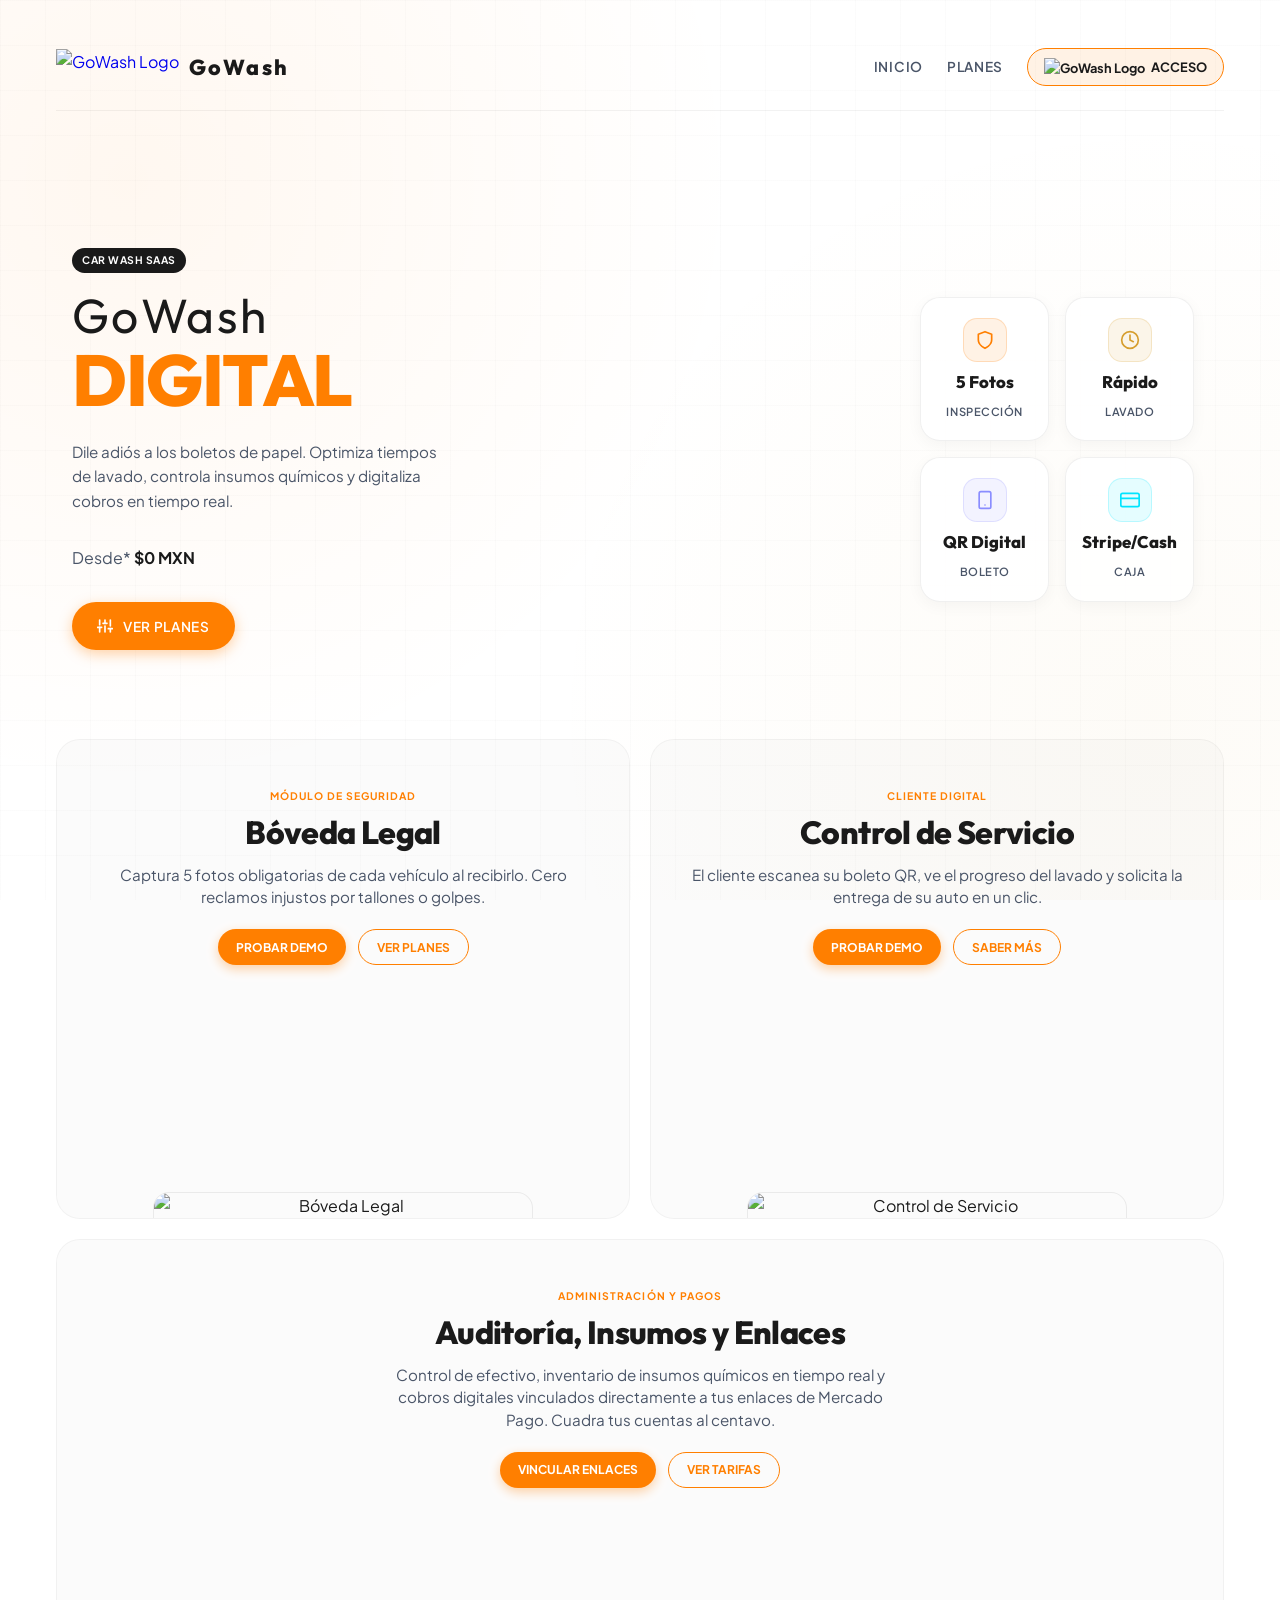
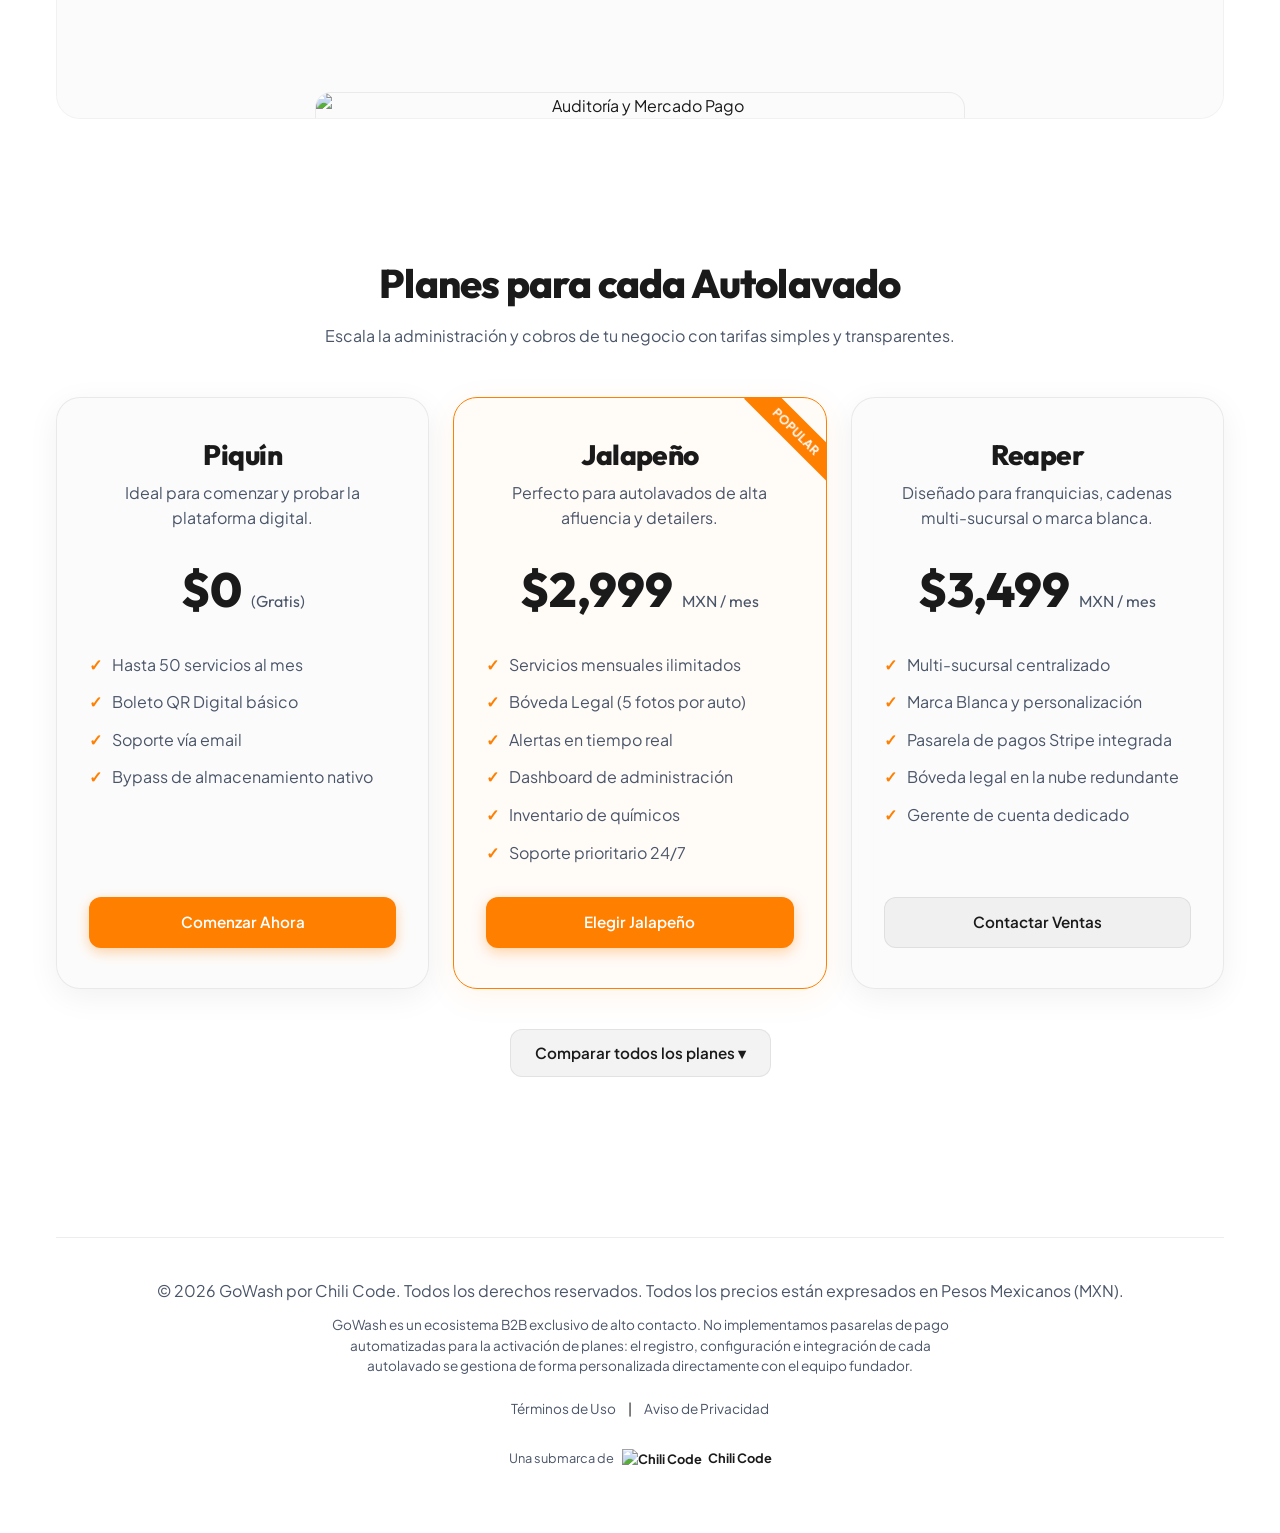
==== index.html @ bdcea780 "Add files via upload" ====
<!DOCTYPE html>
<html lang="es">
<head>
    <meta charset="UTF-8">
    <meta name="viewport" content="width=device-width, initial-scale=1.0">
    <title>GoWash | Gestión Inteligente de Autolavados por Chili Code</title>
    <meta name="description" content="El fin de los boletos de papel. Digitaliza tu autolavado con GoWash. Bóveda legal de fotos de inspección, control de efectivo en tiempo real e inventarios.">
    
    <!-- Favicon / PWA Icon -->
    <link rel="icon" type="image/png" href="https://i.imgur.com/seIwnhu.png">
    <link rel="manifest" href="manifest.json">
    
    <!-- Hojas de estilo -->
    <link rel="stylesheet" href="style.css">
    
    <style>
        /* Estilos específicos de la landing */
        .fixed-access-btn {
            position: fixed;
            top: 24px;
            right: 24px;
            z-index: 1000;
            backdrop-filter: blur(12px);
            -webkit-backdrop-filter: blur(12px);
            background: rgba(255, 127, 0, 0.15);
            border: 1px solid var(--primary);
            box-shadow: 0 4px 20px rgba(255, 127, 0, 0.2);
            color: var(--text-primary);
        }
        
        @media (hover: hover) {
            .fixed-access-btn:hover {
                background: var(--primary);
                color: #FFFFFF;
                box-shadow: 0 6px 24px var(--primary-glow);
            }
        }

        .fixed-access-btn:active {
            transform: scale(0.95);
        }

        /* Grid background pattern ONLY on landing page */
        body {
            background-image: 
                linear-gradient(rgba(26, 26, 26, 0.015) 1px, transparent 1px),
                linear-gradient(90deg, rgba(26, 26, 26, 0.015) 1px, transparent 1px),
                radial-gradient(circle at 10% 20%, rgba(255, 127, 0, 0.06) 0%, transparent 45%),
                radial-gradient(circle at 90% 80%, rgba(214, 158, 46, 0.04) 0%, transparent 45%);
            background-size: 45px 45px, 45px 45px, auto, auto;
            background-attachment: fixed;
        }

        .hero-section {
            padding: 80px 16px;
            position: relative;
        }

        .hero-grid {
            display: grid;
            grid-template-columns: 1fr;
            gap: 48px;
            align-items: center;
            text-align: left;
            max-width: 1200px;
            margin: 0 auto;
        }

        @media (min-width: 960px) {
            .hero-grid {
                grid-template-columns: 1.1fr 1.2fr 0.9fr;
                gap: 32px;
            }
        }

        .hero-title {
            font-size: 3.8rem;
            margin-bottom: 24px;
            background: linear-gradient(135deg, var(--text-primary) 50%, var(--primary) 100%);
            -webkit-background-clip: text;
            -webkit-text-fill-color: transparent;
            line-height: 1.1;
        }

        .hero-subtitle {
            font-size: 1.15rem;
            margin-bottom: 40px;
            color: var(--text-secondary);
            line-height: 1.7;
        }

        @media (max-width: 600px) {
            .hero-title {
                font-size: 2.4rem;
            }
            .hero-subtitle {
                font-size: 1rem;
            }
        }

        /* Apple Grid Layout Style */
        .apple-grid {
            display: grid;
            grid-template-columns: 1fr;
            gap: 20px;
            margin-bottom: 80px;
            max-width: 1200px;
            margin-left: auto;
            margin-right: auto;
        }

        @media (min-width: 768px) {
            .apple-grid {
                grid-template-columns: repeat(2, 1fr);
            }
            .tile-full {
                grid-column: span 2;
            }
        }

        .apple-tile {
            background: rgba(0, 0, 0, 0.015);
            border: 1px solid rgba(0, 0, 0, 0.04);
            border-radius: 24px;
            padding: 48px 24px 0;
            display: flex;
            flex-direction: column;
            align-items: center;
            text-align: center;
            overflow: hidden;
            position: relative;
            transition: var(--transition-smooth);
            min-height: 480px;
        }

        @media (hover: hover) {
            .apple-tile:hover {
                background: rgba(0, 0, 0, 0.03);
                border-color: rgba(255, 127, 0, 0.15);
                transform: translateY(-2px);
            }
        }

        .tile-header {
            max-width: 500px;
            margin-bottom: 24px;
            display: flex;
            flex-direction: column;
            align-items: center;
        }

        .tile-badge {
            font-size: 0.65rem;
            color: var(--primary);
            font-weight: 700;
            letter-spacing: 0.1em;
            text-transform: uppercase;
            margin-bottom: 8px;
        }

        .tile-title {
            font-size: 2rem;
            font-weight: 800;
            color: var(--text-primary);
            margin-bottom: 12px;
            line-height: 1.2;
            font-family: var(--font-title);
        }

        .tile-subtitle {
            font-size: 0.95rem;
            color: var(--text-secondary);
            margin-bottom: 20px;
            line-height: 1.5;
        }

        .tile-actions-pills {
            display: flex;
            gap: 12px;
            justify-content: center;
            align-items: center;
        }

        .tile-btn {
            display: inline-flex;
            align-items: center;
            justify-content: center;
            padding: 6px 18px;
            font-size: 0.75rem;
            font-weight: 700;
            border-radius: 20px;
            text-decoration: none;
            transition: var(--transition-smooth);
            min-height: 36px;
            text-transform: uppercase;
        }

        .solid-tile-btn {
            background: var(--primary);
            color: #FFFFFF;
            box-shadow: 0 4px 12px var(--primary-glow);
        }

        @media (hover: hover) {
            .solid-tile-btn:hover {
                background: #e06f00;
                box-shadow: 0 6px 16px var(--primary-glow);
                transform: translateY(-1px);
            }
        }

        .outline-tile-btn {
            border: 1px solid var(--primary);
            color: var(--primary);
            background: transparent;
        }

        @media (hover: hover) {
            .outline-tile-btn:hover {
                background: var(--primary-bg);
                transform: translateY(-1px);
            }
        }

        .tile-image {
            width: 85%;
            max-width: 380px;
            margin-top: auto;
            border-radius: 16px 16px 0 0;
            border: 1px solid rgba(0, 0, 0, 0.07);
            border-bottom: none;
            object-fit: cover;
            transition: var(--transition-smooth);
        }

        .image-full {
            max-width: 650px;
            width: 90%;
        }

        @media (hover: hover) {
            .apple-tile:hover .tile-image {
                border-color: rgba(255, 127, 0, 0.2);
                transform: scale(1.02);
            }
        }

        @media (max-width: 600px) {
            .apple-tile {
                background: transparent !important;
                border: none !important;
                border-bottom: 1px solid rgba(0, 0, 0, 0.08) !important;
                border-radius: 0 !important;
                padding: 40px 0 0 !important;
                min-height: auto !important;
            }
            .tile-image {
                width: 100% !important;
                max-width: none !important;
                border-radius: 12px 12px 0 0 !important;
            }
        }

        .pricing-section {
            padding: 60px 0;
            text-align: center;
        }

        .pricing-title {
            font-size: 2.5rem;
            margin-bottom: 16px;
        }

        .pricing-subtitle {
            color: var(--text-secondary);
            margin-bottom: 48px;
        }

        .plan-card {
            padding: 40px 32px;
            display: flex;
            flex-direction: column;
            justify-content: space-between;
            position: relative;
            overflow: hidden;
            background: rgba(0, 0, 0, 0.015);
            border: 1px solid var(--border-color);
            border-radius: 24px;
        }

        .plan-card.featured {
            border-color: var(--primary);
            background: rgba(255, 127, 0, 0.03);
            box-shadow: 0 8px 32px 0 rgba(255, 127, 0, 0.08);
        }

        .plan-badge {
            position: absolute;
            top: 20px;
            right: -30px;
            background: var(--primary);
            color: #FFFFFF;
            font-size: 0.75rem;
            font-weight: 700;
            padding: 4px 30px;
            transform: rotate(45deg);
        }

        .plan-name {
            font-size: 1.75rem;
            margin-bottom: 8px;
        }

        .plan-price {
            font-size: 3rem;
            font-family: var(--font-title);
            font-weight: 800;
            color: var(--text-primary);
            margin-bottom: 24px;
        }

        .plan-price span {
            font-size: 1rem;
            color: var(--text-secondary);
            font-weight: 400;
        }

        .plan-features {
            list-style: none;
            text-align: left;
            margin-bottom: 32px;
            display: flex;
            flex-direction: column;
            gap: 12px;
        }

        .plan-features li {
            color: var(--text-secondary);
            display: flex;
            align-items: center;
            gap: 10px;
        }

        .plan-features li::before {
            content: "✓";
            color: var(--primary);
            font-weight: bold;
        }

        /* 3D Showcase Card Styles */
        .showcase-card {
            padding: 24px;
            position: relative;
            background: rgba(255, 255, 255, 0.7);
            backdrop-filter: blur(24px);
            -webkit-backdrop-filter: blur(24px);
            border: 1px solid rgba(0, 0, 0, 0.07);
            border-radius: 24px;
            box-shadow: 0 20px 50px rgba(0, 0, 0, 0.05);
            overflow: hidden;
            max-width: 500px;
            width: 100%;
            justify-self: center;
        }

        .showcase-header {
            display: flex;
            justify-content: space-between;
            align-items: flex-start;
            margin-bottom: 12px;
            gap: 16px;
        }

        .showcase-badge-new {
            font-size: 0.65rem;
            color: var(--primary);
            font-weight: 700;
            letter-spacing: 0.1em;
            text-transform: uppercase;
            display: block;
            margin-bottom: 4px;
        }

        .showcase-title {
            font-size: 1.45rem;
            font-weight: 800;
            color: var(--text-primary);
            font-family: var(--font-title);
        }

        .showcase-subtitle {
            font-size: 0.75rem;
            color: var(--text-secondary);
            margin-top: 2px;
        }

        .brand-badge-pill {
            display: inline-flex;
            align-items: center;
            gap: 6px;
            background: rgba(255, 127, 0, 0.1);
            color: var(--primary);
            border: 1px solid rgba(255, 127, 0, 0.2);
            padding: 4px 10px;
            border-radius: 12px;
            font-size: 0.65rem;
            font-weight: 700;
            text-transform: uppercase;
            letter-spacing: 0.05em;
        }

        .pulse-dot {
            width: 6px;
            height: 6px;
            background: var(--primary);
            border-radius: 50%;
            display: inline-block;
            box-shadow: 0 0 8px var(--primary);
            animation: pulse 1.5s infinite alternate;
        }

        @keyframes pulse {
            0% { opacity: 0.4; }
            100% { opacity: 1; }
        }

        .btn-pill-neon {
            background: var(--primary);
            color: #FFFFFF;
            font-size: 0.7rem;
            font-weight: 700;
            padding: 6px 14px;
            border-radius: 20px;
            text-decoration: none;
            box-shadow: 0 4px 12px var(--primary-glow);
            transition: var(--transition-smooth);
            text-transform: uppercase;
            border: none;
            display: inline-flex;
            align-items: center;
            justify-content: center;
            height: 28px;
            white-space: nowrap;
        }

        @media (hover: hover) {
            .btn-pill-neon:hover {
                box-shadow: 0 6px 18px var(--primary);
                transform: translateY(-1px);
            }
        }

        .btn-pill-neon:active {
            transform: scale(0.95);
        }

        .model-container {
            width: 100%;
            height: 230px;
            position: relative;
            margin: 8px 0;
            border-radius: 16px;
            background: radial-gradient(circle at center, rgba(0, 0, 0, 0.015) 0%, transparent 70%);
        }

        .price-delivery-row {
            display: flex;
            justify-content: space-between;
            margin-top: 16px;
            padding-top: 16px;
            border-top: 1px solid var(--border-color);
        }

        .detail-label {
            font-size: 0.65rem;
            color: var(--text-secondary);
            text-transform: uppercase;
            font-weight: 700;
            letter-spacing: 0.05em;
            display: block;
            margin-bottom: 4px;
        }

        .detail-value {
            font-family: var(--font-title);
            font-size: 1.25rem;
            font-weight: 800;
            color: var(--text-primary);
        }

        .specs-row {
            display: grid;
            grid-template-columns: repeat(3, 1fr);
            gap: 8px;
            border-top: 1px solid var(--border-color);
            padding-top: 16px;
            margin-top: 16px;
        }

        .spec-item-horizontal {
            display: flex;
            align-items: center;
            gap: 8px;
        }

        .spec-icon-box {
            width: 30px;
            height: 30px;
            background: rgba(0, 0, 0, 0.02);
            border: 1px solid var(--border-color);
            border-radius: 8px;
            display: flex;
            align-items: center;
            justify-content: center;
            font-size: 0.9rem;
        }

        .spec-val {
            font-family: var(--font-title);
            font-weight: 700;
            color: var(--text-primary);
            font-size: 0.78rem;
            line-height: 1.2;
        }

        .spec-lbl {
            color: var(--text-secondary);
            font-size: 0.6rem;
            line-height: 1.2;
        }

        @media (max-width: 600px) {
            .showcase-card {
                background: transparent !important;
                border: none !important;
                box-shadow: none !important;
                backdrop-filter: none !important;
                -webkit-backdrop-filter: none !important;
                padding: 16px 0 !important;
                border-radius: 0 !important;
            }
            .model-container {
                background: transparent !important;
                height: 200px;
            }
            .price-delivery-row, .specs-row {
                border-top: 1px solid rgba(0, 0, 0, 0.08) !important;
            }
        }

        @media (max-width: 480px) {
            .specs-row {
                grid-template-columns: 1fr;
                gap: 12px;
            }
        }

        /* Estilos de la navegación responsive */
        header.navbar {
            position: relative;
            z-index: 1000;
            background: transparent !important;
            border: none !important;
            border-bottom: 1px solid rgba(0, 0, 0, 0.05) !important;
            border-radius: 0 !important;
            box-shadow: none !important;
            display: flex;
            align-items: center;
            justify-content: space-between;
            padding: 24px 0 !important;
            margin-bottom: 48px !important;
            width: 100%;
        }

        #nav-toggle {
            display: none;
            background: transparent;
            border: none;
            width: 28px;
            height: 18px;
            position: relative;
            cursor: pointer;
            outline: none;
            z-index: 1002;
            padding: 0;
        }

        #nav-toggle span {
            display: block;
            position: absolute;
            height: 2px;
            width: 100%;
            background: var(--text-primary);
            border-radius: 2px;
            opacity: 1;
            left: 0;
            transform: rotate(0deg);
            transition: .25s ease-in-out;
        }

        #nav-toggle span:nth-child(1) {
            top: 0px;
        }

        #nav-toggle span:nth-child(2) {
            top: 8px;
        }

        #nav-toggle span:nth-child(3) {
            top: 16px;
        }

        #nav-toggle.active span:nth-child(1) {
            top: 8px;
            transform: rotate(135deg);
        }

        #nav-toggle.active span:nth-child(2) {
            opacity: 0;
            left: -60px;
        }

        #nav-toggle.active span:nth-child(3) {
            top: 8px;
            transform: rotate(-135deg);
        }

        .brand-container {
            display: flex;
            align-items: center;
            gap: 10px;
        }

        .nav-menu {
            display: flex;
            align-items: center;
            gap: 24px;
        }

        .nav-link {
            color: var(--text-secondary);
            text-decoration: none;
            font-size: 0.95rem;
            font-weight: 600;
            transition: var(--transition-smooth);
        }

        .nav-link:hover {
            color: var(--primary);
        }

        @media (max-width: 768px) {
            header.navbar {
                padding: 16px 0 !important;
                margin-bottom: 24px !important;
                border-bottom: 1px solid rgba(0, 0, 0, 0.08) !important;
            }

            #nav-toggle {
                display: block !important;
            }

            .brand-container {
                position: absolute;
                left: 50%;
                transform: translateX(-50%);
            }

            .nav-menu {
                display: flex;
                flex-direction: column;
                position: absolute;
                top: 70px;
                left: 0;
                right: 0;
                background: rgba(255, 255, 255, 0.98);
                backdrop-filter: var(--glass-blur);
                -webkit-backdrop-filter: var(--glass-blur);
                border: 1px solid var(--border-color);
                border-radius: 16px;
                padding: 24px;
                gap: 16px;
                box-shadow: 0 10px 30px rgba(0, 0, 0, 0.08);
                z-index: 999;
                opacity: 0;
                transform: translateY(-10px);
                pointer-events: none;
                transition: opacity 0.3s ease, transform 0.3s ease;
            }

            .nav-menu.active {
                opacity: 1;
                transform: translateY(0);
                pointer-events: auto;
            }

            .fixed-access-btn {
                display: none !important;
            }
        }

        /* Slider horizontal de planes en móvil (Estilo Apple / Snap Carousel) */
        @media (max-width: 600px) {
            .plans-slider {
                display: flex !important;
                overflow-x: auto !important;
                scroll-snap-type: x mandatory !important;
                gap: 16px !important;
                padding: 24px 16px !important;
                margin-left: -16px !important;
                margin-right: -16px !important;
                scroll-padding: 16px !important;
                -webkit-overflow-scrolling: touch !important;
            }
            
            .plans-slider::-webkit-scrollbar {
                display: none !important;
            }

            .plans-slider .plan-card {
                flex: 0 0 280px !important;
                scroll-snap-align: center !important;
                background: rgba(255, 255, 255, 0.9) !important;
                border: 1px solid rgba(0, 0, 0, 0.08) !important;
                border-radius: 24px !important;
                box-shadow: 0 12px 32px rgba(0, 0, 0, 0.06) !important;
                padding: 32px 24px !important;
                margin-bottom: 0 !important;
                backdrop-filter: blur(20px) !important;
                -webkit-backdrop-filter: blur(20px) !important;
            }
            
            .plans-slider .plan-card.featured {
                border: 2px solid var(--primary) !important;
                background: rgba(255, 127, 0, 0.03) !important;
            }
        }

        /* Estilos de la tabla de comparación de planes */
        .comparison-table {
            width: 100%;
            border-collapse: collapse;
            margin-top: 10px;
            text-align: left;
        }
        .comparison-table th, .comparison-table td {
            padding: 16px;
            border-bottom: 1px solid var(--border-color);
            font-size: 0.95rem;
        }
        .comparison-table th {
            font-family: var(--font-title);
            font-weight: 700;
            color: var(--text-primary);
            text-transform: uppercase;
            font-size: 0.85rem;
            letter-spacing: 0.05em;
        }
        .comparison-table td {
            color: var(--text-secondary);
        }
        .comparison-table tr:hover td {
            background: rgba(0, 0, 0, 0.01);
        }

        /* Hover de botón flotante PWA */
        @media (hover: hover) {
            #btn-pwa-floating:hover {
                background: var(--primary) !important;
                color: #FFFFFF !important;
                box-shadow: 0 6px 24px var(--primary-glow) !important;
            }
        }
        #btn-pwa-floating:active {
            transform: scale(0.95);
        }

        /* Hover de botón de acceso en cabecera */
        .header-login-btn {
            transition: var(--transition-smooth);
        }
        @media (hover: hover) {
            .header-login-btn:hover {
                background: var(--primary) !important;
                color: #FFFFFF !important;
                box-shadow: 0 4px 12px var(--primary-glow) !important;
            }
        }
        .header-login-btn:active {
            transform: scale(0.95);
        }

        #mobile-dropdown-login {
            display: none;
        }
        @media (max-width: 768px) {
            #mobile-dropdown-login {
                display: block !important;
            }
        }

        /* Hero 3D Model Column */
        .hero-center-model {
            display: flex;
            align-items: center;
            justify-content: center;
            min-height: 420px;
        }

        .hero-center-model model-viewer {
            width: 100%;
            height: 420px;
            --poster-color: transparent;
        }

        @media (max-width: 960px) {
            .hero-center-model {
                min-height: 320px;
            }
            .hero-center-model model-viewer {
                height: 320px;
            }
        }

        @media (max-width: 600px) {
            .hero-center-model {
                min-height: 280px;
            }
            .hero-center-model model-viewer {
                height: 280px;
            }
        }

        /* Hero Specs Column (Right side widgets) */
        .hero-specs-column {
            display: flex;
            align-items: center;
            justify-content: center;
        }

        .spec-widget-card {
            padding: 20px 16px;
            display: flex;
            flex-direction: column;
            align-items: center;
            text-align: center;
            gap: 10px;
            border-radius: 20px !important;
            background: rgba(255, 255, 255, 0.85) !important;
            border: 1px solid rgba(0, 0, 0, 0.06) !important;
            box-shadow: 0 4px 16px rgba(0, 0, 0, 0.04) !important;
            transition: var(--transition-smooth);
        }

        @media (hover: hover) {
            .spec-widget-card:hover {
                transform: translateY(-3px);
                box-shadow: 0 8px 24px rgba(0, 0, 0, 0.08) !important;
                border-color: rgba(255, 127, 0, 0.2) !important;
            }
        }

        .spec-icon-wrapper {
            width: 44px;
            height: 44px;
            border-radius: 14px;
            display: flex;
            align-items: center;
            justify-content: center;
            flex-shrink: 0;
        }

        .spec-widget-val {
            font-family: var(--font-title);
            font-weight: 800;
            font-size: 1.05rem;
            color: var(--text-primary);
            line-height: 1.2;
        }

        .spec-widget-lbl {
            font-size: 0.7rem;
            color: var(--text-secondary);
            text-transform: uppercase;
            letter-spacing: 0.05em;
            font-weight: 600;
        }

        @media (max-width: 600px) {
            .hero-specs-column {
                margin-top: 8px;
            }
            .spec-widget-card {
                padding: 16px 12px !important;
                border-radius: 16px !important;
                background: rgba(0, 0, 0, 0.02) !important;
                border: 1px solid rgba(0, 0, 0, 0.06) !important;
                box-shadow: none !important;
            }
        }
    </style>
    <!-- Google Model Viewer component for 3D GLB model rendering -->
    <script type="module" src="https://ajax.googleapis.com/ajax/libs/model-viewer/3.5.0/model-viewer.min.js"></script>
</head>
<body>

    <div class="app-container">
        <!-- Barra de navegación premium (GoWash) -->
        <header class="navbar animated-fade-in">
            <!-- Icono de Menú de 3 líneas en el extremo izquierdo -->
            <button id="nav-toggle" aria-label="Abrir menú">
                <span></span>
                <span></span>
                <span></span>
            </button>
            
            <!-- Logo -->
            <div class="brand-container">
                <a href="index.html" style="display: flex; align-items: center; gap: 10px; text-decoration: none;">
                    <img src="https://i.imgur.com/seIwnhu.png" alt="GoWash Logo" style="height: 36px; object-fit: contain;">
                    <span style="font-size: 1.35rem; letter-spacing: 0.1em; font-weight: 800; font-family: var(--font-title); color: var(--text-primary);">GoWash</span>
                </a>
            </div>

            <!-- Contenedor agrupador para menú y botón de acceso -->
            <div style="display: flex; align-items: center; gap: 24px;">
                <!-- Menú/Links a la derecha -->
                <nav class="nav-menu" id="nav-menu">
                    <a href="index.html" class="nav-link" style="font-size: 0.85rem; font-weight: 600; text-transform: uppercase; letter-spacing: 0.05em;">Inicio</a>
                    <a href="#planes" class="nav-link" style="font-size: 0.85rem; font-weight: 600; text-transform: uppercase; letter-spacing: 0.05em;">Planes</a>
                    <a href="#" id="btn-pwa-install" class="nav-link" style="display: none; font-size: 0.85rem; font-weight: 700; text-transform: uppercase; letter-spacing: 0.05em; color: var(--primary); align-items: center; gap: 6px;">
                        <span>📲</span> Instalar App
                    </a>
                    <!-- Enlace de login en el menú desplegable de móvil -->
                    <a href="login.html" class="nav-link" style="font-size: 0.85rem; font-weight: 700; text-transform: uppercase; letter-spacing: 0.05em; color: var(--primary);" id="mobile-dropdown-login">Panel de Acceso</a>
                </nav>

                <!-- Botón de acceso directo visible en la barra superior en móvil y desktop -->
                <a href="login.html" class="btn header-login-btn" style="color: var(--text-primary); font-weight: 700; border: 1px solid var(--primary); background: rgba(255, 127, 0, 0.1); padding: 8px 16px; font-size: 0.8rem; min-height: 36px; border-radius: 20px; display: inline-flex; align-items: center; gap: 6px; text-decoration: none; z-index: 1001;">
                    <img src="https://i.imgur.com/seIwnhu.png" alt="GoWash Logo" style="height: 18px; object-fit: contain;">
                    <span>ACCESO</span>
                </a>
            </div>
        </header>

        <!-- Sección Hero con Grid e Integración del Modelo 3D de Porsche (Vertical / Diseño Premium) -->
        <section class="hero-section animated-fade-in">
            <div class="hero-grid">
                <!-- Columna Izquierda: Mensaje principal y CTAs -->
                <div class="hero-text" style="display: flex; flex-direction: column; align-items: flex-start; text-align: left;">
                    <span style="display: inline-block; background: #1A1A1A; color: #FFFFFF; border-radius: 20px; font-weight: 700; font-size: 0.65rem; text-transform: uppercase; padding: 4px 10px; letter-spacing: 0.05em; margin-bottom: 16px;">
                        Car Wash SaaS
                    </span>
                    <h2 style="font-size: 3rem; font-weight: 400; color: var(--text-primary); margin-bottom: 2px; font-family: var(--font-title); line-height: 1.1; letter-spacing: 0.05em;">GoWash</h2>
                    <h1 style="font-size: 4.5rem; font-weight: 800; color: var(--primary); margin-bottom: 24px; font-family: var(--font-title); line-height: 1.0; letter-spacing: -0.02em;">DIGITAL</h1>
                    
                    <p class="hero-subtitle" style="margin-bottom: 32px; font-size: 0.95rem; color: var(--text-secondary); line-height: 1.6; max-width: 380px;">
                        Dile adiós a los boletos de papel. Optimiza tiempos de lavado, controla insumos químicos y digitaliza cobros en tiempo real.
                    </p>
                    
                    <div style="font-family: var(--font-body); font-size: 1rem; color: var(--text-secondary); margin-bottom: 32px;">
                        Desde* <span style="color: var(--text-primary); font-weight: 700;">$0 MXN</span>
                    </div>

                    <div style="display: flex; align-items: center; gap: 12px; flex-wrap: wrap;">
                        <!-- Botón principal configurado -->
                        <a href="#planes" id="btn-hero-planes" class="btn btn-primary" style="border-radius: 30px; padding: 10px 24px; font-size: 0.85rem; text-transform: uppercase; letter-spacing: 0.05em; display: inline-flex; align-items: center; gap: 8px;">
                            <svg width="16" height="16" viewBox="0 0 24 24" fill="none" stroke="currentColor" stroke-width="2.5" stroke-linecap="round" stroke-linejoin="round" style="margin-right: 2px;">
                                <line x1="4" y1="21" x2="4" y2="14"></line>
                                <line x1="4" y1="10" x2="4" y2="3"></line>
                                <line x1="12" y1="21" x2="12" y2="12"></line>
                                <line x1="12" y1="8" x2="12" y2="3"></line>
                                <line x1="20" y1="21" x2="20" y2="16"></line>
                                <line x1="20" y1="12" x2="20" y2="3"></line>
                                <line x1="1" y1="14" x2="7" y2="14"></line>
                                <line x1="9" y1="8" x2="15" y2="8"></line>
                                <line x1="17" y1="16" x2="23" y2="16"></line>
                            </svg>
                            <span>VER PLANES</span>
                        </a>
                        
                        <!-- Botón PWA negro circular al lado -->
                        <button id="btn-hero-pwa-install" class="btn" style="width: 44px; height: 44px; min-height: 44px; border-radius: 50%; background: var(--text-primary); border: none; display: none; align-items: center; justify-content: center; padding: 0; color: #FFFFFF; transition: var(--transition-smooth);" title="Instalar App">
                            <svg width="20" height="20" viewBox="0 0 24 24" fill="none" stroke="currentColor" stroke-width="2.5" stroke-linecap="round" stroke-linejoin="round">
                                <rect x="1" y="5" width="22" height="14" rx="7" ry="7"></rect>
                                <circle cx="16" cy="12" r="3" fill="currentColor"></circle>
                            </svg>
                        </button>
                    </div>
                </div>

                <!-- Columna Central: Porsche 911 GT3 3D Showcase -->
                <div class="hero-center-model">
                    <model-viewer
                        src="https://raw.githubusercontent.com/ChiliCode-Official/mis-modelos-3d-v2-0/main/porsche_911_gt3.glb"
                        alt="Porsche 911 GT3"
                        camera-orbit="-35deg 75deg auto"
                        camera-controls
                        auto-rotate
                        interaction-prompt="none"
                        shadow-intensity="1.5"
                        environment-image="neutral"
                        aria-label="Porsche 911 GT3 3D model">
                    </model-viewer>
                </div>

                <!-- Columna Derecha: Tarjetas de Especificaciones -->
                <div class="hero-specs-column">
                    <div style="display: grid; grid-template-columns: repeat(2, 1fr); gap: 16px;">
                        <!-- Especificación 1: Inspección -->
                        <div class="glass-panel spec-widget-card">
                            <div class="spec-icon-wrapper" style="color: var(--primary); background: rgba(255, 127, 0, 0.1); border: 1px solid rgba(255, 127, 0, 0.2);">
                                <svg width="20" height="20" viewBox="0 0 24 24" fill="none" stroke="currentColor" stroke-width="2" stroke-linecap="round" stroke-linejoin="round">
                                    <path d="M12 22s8-4 8-10V5l-8-3-8 3v7c0 6 8 10 8 10z"></path>
                                </svg>
                            </div>
                            <div class="spec-widget-val">5 Fotos</div>
                            <div class="spec-widget-lbl">Inspección</div>
                        </div>

                        <!-- Especificación 2: Lavado -->
                        <div class="glass-panel spec-widget-card">
                            <div class="spec-icon-wrapper" style="color: var(--warning); background: rgba(214, 158, 46, 0.1); border: 1px solid rgba(214, 158, 46, 0.2);">
                                <svg width="20" height="20" viewBox="0 0 24 24" fill="none" stroke="currentColor" stroke-width="2" stroke-linecap="round" stroke-linejoin="round">
                                    <circle cx="12" cy="12" r="10"></circle>
                                    <polyline points="12 6 12 12 16 14"></polyline>
                                </svg>
                            </div>
                            <div class="spec-widget-val">Rápido</div>
                            <div class="spec-widget-lbl">Lavado</div>
                        </div>

                        <!-- Especificación 3: Boleto QR -->
                        <div class="glass-panel spec-widget-card">
                            <div class="spec-icon-wrapper" style="color: #8A8DFF; background: rgba(138, 141, 255, 0.1); border: 1px solid rgba(138, 141, 255, 0.2);">
                                <svg width="20" height="20" viewBox="0 0 24 24" fill="none" stroke="currentColor" stroke-width="2" stroke-linecap="round" stroke-linejoin="round">
                                    <rect x="5" y="2" width="14" height="20" rx="2" ry="2"></rect>
                                    <line x1="12" y1="18" x2="12.01" y2="18"></line>
                                </svg>
                            </div>
                            <div class="spec-widget-val">QR Digital</div>
                            <div class="spec-widget-lbl">Boleto</div>
                        </div>

                        <!-- Especificación 4: Caja -->
                        <div class="glass-panel spec-widget-card">
                            <div class="spec-icon-wrapper" style="color: #00E5FF; background: rgba(0, 229, 255, 0.1); border: 1px solid rgba(0, 229, 255, 0.2);">
                                <svg width="20" height="20" viewBox="0 0 24 24" fill="none" stroke="currentColor" stroke-width="2" stroke-linecap="round" stroke-linejoin="round">
                                    <rect x="1" y="4" width="22" height="16" rx="2" ry="2"></rect>
                                    <line x1="1" y1="10" x2="23" y2="10"></line>
                                </svg>
                            </div>
                            <div class="spec-widget-val">Stripe/Cash</div>
                            <div class="spec-widget-lbl">Caja</div>
                        </div>
                    </div>
                </div>
            </div>
        </section>

        <!-- Características (Estilo Apple Grid Layout) -->
        <section class="features-grid apple-grid">
            <!-- Feature 1: Bóveda Legal -->
            <div class="apple-tile animated-fade-in">
                <div class="tile-header">
                    <span class="tile-badge">Módulo de Seguridad</span>
                    <h3 class="tile-title">Bóveda Legal</h3>
                    <p class="tile-subtitle">Captura 5 fotos obligatorias de cada vehículo al recibirlo. Cero reclamos injustos por tallones o golpes.</p>
                    <div class="tile-actions-pills">
                        <a href="login.html" class="tile-btn solid-tile-btn">Probar Demo</a>
                        <a href="#planes" class="tile-btn outline-tile-btn">Ver Planes</a>
                    </div>
                </div>
                <img src="https://i.imgur.com/EuwlxIE.png" alt="Bóveda Legal" class="tile-image">
            </div>
            
            <!-- Feature 2: Cero Esperas -->
            <div class="apple-tile animated-fade-in">
                <div class="tile-header">
                    <span class="tile-badge">Cliente Digital</span>
                    <h3 class="tile-title">Control de Servicio</h3>
                    <p class="tile-subtitle">El cliente escanea su boleto QR, ve el progreso del lavado y solicita la entrega de su auto en un clic.</p>
                    <div class="tile-actions-pills">
                        <a href="login.html" class="tile-btn solid-tile-btn">Probar Demo</a>
                        <a href="#planes" class="tile-btn outline-tile-btn">Saber Más</a>
                    </div>
                </div>
                <img src="https://i.imgur.com/BBCW5Rx.png" alt="Control de Servicio" class="tile-image">
            </div>
            
            <!-- Feature 3: Auditoría y Enlaces (Full-Width Tile) -->
            <div class="apple-tile tile-full animated-fade-in">
                <div class="tile-header">
                    <span class="tile-badge">Administración y Pagos</span>
                    <h3 class="tile-title">Auditoría, Insumos y Enlaces</h3>
                    <p class="tile-subtitle">Control de efectivo, inventario de insumos químicos en tiempo real y cobros digitales vinculados directamente a tus enlaces de Mercado Pago. Cuadra tus cuentas al centavo.</p>
                    <div class="tile-actions-pills">
                        <a href="login.html" class="tile-btn solid-tile-btn">Vincular Enlaces</a>
                        <a href="#planes" class="tile-btn outline-tile-btn">Ver Tarifas</a>
                    </div>
                </div>
                <img src="https://i.imgur.com/AJR7gmg.png" alt="Auditoría y Mercado Pago" class="tile-image image-full">
            </div>
        </section>

        <!-- Planes de Precios -->
        <section id="planes" class="pricing-section">
            <h2 class="pricing-title">Planes para cada Autolavado</h2>
            <p class="pricing-subtitle">Escala la administración y cobros de tu negocio con tarifas simples y transparentes.</p>
            
            <div class="grid-3 plans-slider">
                <!-- Plan Piquín -->
                <div class="glass-panel plan-card animated-fade-in">
                    <div>
                        <h3 class="plan-name">Piquín</h3>
                        <p style="margin-bottom: 20px;">Ideal para comenzar y probar la plataforma digital.</p>
                        <div class="plan-price">$0 <span>(Gratis)</span></div>
                        <ul class="plan-features">
                          <li>Hasta 50 servicios al mes</li>
                          <li>Boleto QR Digital básico</li>
                          <li>Soporte vía email</li>
                          <li>Bypass de almacenamiento nativo</li>
                        </ul>
                    </div>
                    <a href="registro.html" id="btn-plan-piquin" class="btn btn-primary" style="width: 100%;">Comenzar Ahora</a>
                </div>

                <!-- Plan Jalapeño -->
                <div class="glass-panel plan-card featured animated-fade-in">
                    <div class="plan-badge">POPULAR</div>
                    <div>
                        <h3 class="plan-name">Jalapeño</h3>
                        <p style="margin-bottom: 20px;">Perfecto para autolavados de alta afluencia y detailers.</p>
                        <div class="plan-price">$2,999 <span>MXN / mes</span></div>
                        <ul class="plan-features">
                            <li>Servicios mensuales ilimitados</li>
                            <li>Bóveda Legal (5 fotos por auto)</li>
                            <li>Alertas en tiempo real</li>
                            <li>Dashboard de administración</li>
                            <li>Inventario de químicos</li>
                            <li>Soporte prioritario 24/7</li>
                        </ul>
                    </div>
                    <a href="https://wa.me/525574123521?text=Hola%20Chili%20Code,%20me%20interesa%20contratar%20el%20Plan%20Jalape%C3%B1o%20de%20GoWash%20($2,999%20MXN/mes)%20para%20mi%20autolavado." id="btn-plan-jalapeno" class="btn btn-primary">Elegir Jalapeño</a>
                </div>

                <!-- Plan Reaper -->
                <div class="glass-panel plan-card animated-fade-in">
                    <div>
                        <h3 class="plan-name">Reaper</h3>
                        <p style="margin-bottom: 20px;">Diseñado para franquicias, cadenas multi-sucursal o marca blanca.</p>
                        <div class="plan-price">$3,499 <span>MXN / mes</span></div>
                        <ul class="plan-features">
                            <li>Multi-sucursal centralizado</li>
                            <li>Marca Blanca y personalización</li>
                            <li>Pasarela de pagos Stripe integrada</li>
                            <li>Bóveda legal en la nube redundante</li>
                            <li>Gerente de cuenta dedicado</li>
                        </ul>
                    </div>
                    <a href="https://wa.me/525574123521?text=Hola%20Chili%20Code,%20necesito%20infraestructura%20Multi-Sucursal%20y%20Marca%20Blanca.%20Quiero%20informaci%C3%B3n%20del%20Plan%20Reaper%20de%20GoWash." id="btn-plan-reaper" class="btn btn-secondary">Contactar Ventas</a>
                </div>
            </div>

            <!-- Botón para mostrar tabla de comparación -->
            <div style="margin-top: 40px; display: flex; flex-direction: column; align-items: center; gap: 16px;">
                <button id="btn-compare-toggle" class="btn btn-secondary">Comparar todos los planes ▾</button>
                <button id="btn-planes-pwa-install" class="btn btn-outline-primary" style="display: none; border-radius: 20px; font-size: 0.85rem; padding: 8px 20px; text-transform: uppercase; letter-spacing: 0.05em; font-weight: 700; align-items: center; gap: 8px; min-height: 36px;">
                    📲 Instalar App (PWA)
                </button>
            </div>
            
            <!-- Tabla de comparación colapsable -->
            <div id="compare-table-container" style="display: none; max-width: 900px; margin: 30px auto; padding: 24px;" class="glass-panel animated-fade-in">
                <p style="font-size: 0.9rem; color: var(--text-secondary); margin-bottom: 20px; text-align: left;">
                    * Todas las solicitudes e integraciones de planes se realizan bajo asesoría directa vía WhatsApp para un onboarding manual de alta fidelidad.
                </p>
                <div style="overflow-x: auto;">
                    <table class="comparison-table" style="width: 100%; border-collapse: collapse; text-align: left;">
                        <thead>
                            <tr style="border-bottom: 1px solid var(--border-color);">
                                <th style="padding: 16px; color: var(--text-secondary); font-size: 0.85rem; text-transform: uppercase;">Característica</th>
                                <th style="padding: 16px; font-family: var(--font-title); font-weight: 700;">Piquín</th>
                                <th style="padding: 16px; font-family: var(--font-title); font-weight: 700; color: var(--primary);">Jalapeño</th>
                                <th style="padding: 16px; font-family: var(--font-title); font-weight: 700;">Reaper</th>
                            </tr>
                        </thead>
                        <tbody>
                            <tr style="border-bottom: 1px solid var(--border-color);">
                                <td style="padding: 16px; font-weight: 600; color: var(--text-primary);">Precio mensual</td>
                                <td style="padding: 16px; color: var(--text-secondary);">$0 MXN (Prueba)</td>
                                <td style="padding: 16px; color: var(--primary); font-weight: 700;">$2,999 MXN</td>
                                <td style="padding: 16px; color: var(--text-secondary); font-weight: 700;">$3,499 MXN</td>
                            </tr>
                            <tr style="border-bottom: 1px solid var(--border-color);">
                                <td style="padding: 16px; font-weight: 600; color: var(--text-primary);">Servicios al mes</td>
                                <td style="padding: 16px; color: var(--text-secondary);">Hasta 50</td>
                                <td style="padding: 16px; color: var(--text-secondary);">Ilimitados</td>
                                <td style="padding: 16px; color: var(--text-secondary);">Ilimitados</td>
                            </tr>
                            <tr style="border-bottom: 1px solid var(--border-color);">
                                <td style="padding: 16px; font-weight: 600; color: var(--text-primary);">Inspección fotográfica</td>
                                <td style="padding: 16px; color: var(--text-secondary);">Básica</td>
                                <td style="padding: 16px; color: var(--primary); font-weight: bold;">Bóveda Legal (5 fotos)</td>
                                <td style="padding: 16px; color: var(--primary); font-weight: bold;">Bóveda Legal (5 fotos)</td>
                            </tr>
                            <tr style="border-bottom: 1px solid var(--border-color);">
                                <td style="padding: 16px; font-weight: 600; color: var(--text-primary);">Boleto QR Digital</td>
                                <td style="padding: 16px; color: var(--primary);">✓</td>
                                <td style="padding: 16px; color: var(--primary);">✓</td>
                                <td style="padding: 16px; color: var(--primary);">✓</td>
                            </tr>
                            <tr style="border-bottom: 1px solid var(--border-color);">
                                <td style="padding: 16px; font-weight: 600; color: var(--text-primary);">Dashboard y Caja</td>
                                <td style="padding: 16px; color: var(--text-secondary);">Básico</td>
                                <td style="padding: 16px; color: var(--primary);">✓</td>
                                <td style="padding: 16px; color: var(--primary);">✓</td>
                            </tr>
                            <tr style="border-bottom: 1px solid var(--border-color);">
                                <td style="padding: 16px; font-weight: 600; color: var(--text-primary);">Inventario de Químicos</td>
                                <td style="padding: 16px; color: var(--text-secondary); opacity: 0.3;">—</td>
                                <td style="padding: 16px; color: var(--primary);">✓</td>
                                <td style="padding: 16px; color: var(--primary);">✓</td>
                            </tr>
                            <tr style="border-bottom: 1px solid var(--border-color);">
                                <td style="padding: 16px; font-weight: 600; color: var(--text-primary);">Soporte técnico</td>
                                <td style="padding: 16px; color: var(--text-secondary);">Email</td>
                                <td style="padding: 16px; color: var(--text-secondary);">Prioritario 24/7</td>
                                <td style="padding: 16px; color: var(--primary); font-weight: 700;">Gerente dedicado</td>
                            </tr>
                            <tr style="border-bottom: 1px solid var(--border-color);">
                                <td style="padding: 16px; font-weight: 600; color: var(--text-primary);">Marca Blanca</td>
                                <td style="padding: 16px; color: var(--text-secondary); opacity: 0.3;">—</td>
                                <td style="padding: 16px; color: var(--text-secondary); opacity: 0.3;">—</td>
                                <td style="padding: 16px; color: var(--primary);">✓</td>
                            </tr>
                            <tr style="border-bottom: 1px solid var(--border-color);">
                                <td style="padding: 16px; font-weight: 600; color: var(--text-primary);">Multi-sucursal</td>
                                <td style="padding: 16px; color: var(--text-secondary); opacity: 0.3;">—</td>
                                <td style="padding: 16px; color: var(--text-secondary); opacity: 0.3;">—</td>
                                <td style="padding: 16px; color: var(--primary);">✓</td>
                            </tr>
                            <tr>
                                <td style="padding: 16px; font-weight: 600; color: var(--text-primary);">Onboarding / Contratación</td>
                                <td style="padding: 16px;">
                                    <a href="registro.html" class="tile-btn outline-tile-btn" style="padding: 4px 12px; font-size: 0.7rem; min-height: 28px; display: inline-flex; justify-content: center; align-items: center; text-decoration: none;">Prueba Gratis</a>
                                </td>
                                <td style="padding: 16px;">
                                    <a href="https://wa.me/525574123521?text=Hola%20Chili%20Code,%20me%20interesa%20contratar%20el%20Plan%20Jalape%C3%B1o%20de%20GoWash%20($2,999%20MXN/mes)%20para%20mi%20autolavado." class="tile-btn solid-tile-btn" style="padding: 4px 12px; font-size: 0.7rem; min-height: 28px; display: inline-flex; justify-content: center; align-items: center; text-decoration: none;">Contratar</a>
                                </td>
                                <td style="padding: 16px;">
                                    <a href="https://wa.me/525574123521?text=Hola%20Chili%20Code,%20necesito%20infraestructura%20Multi-Sucursal%20y%20Marca%20Blanca.%20Quiero%20informaci%C3%B3n%20del%20Plan%20Reaper%20de%20GoWash." class="tile-btn outline-tile-btn" style="padding: 4px 12px; font-size: 0.7rem; min-height: 28px; display: inline-flex; justify-content: center; align-items: center; text-decoration: none;">Contactar</a>
                                </td>
                            </tr>
                        </tbody>
                    </table>
                </div>
            </div>
        </section>

        <!-- Footer -->
        <footer style="margin-top: 100px; padding: 40px 0; text-align: center; border-top: 1px solid var(--border-color); display: flex; flex-direction: column; gap: 12px; align-items: center;">
            <p>© 2026 GoWash por Chili Code. Todos los derechos reservados. Todos los precios están expresados en Pesos Mexicanos (MXN).</p>
            <p style="font-size: 0.85rem; color: var(--text-secondary); max-width: 650px; line-height: 1.5; padding: 0 16px;">
                GoWash es un ecosistema B2B exclusivo de alto contacto. No implementamos pasarelas de pago automatizadas para la activación de planes: el registro, configuración e integración de cada autolavado se gestiona de forma personalizada directamente con el equipo fundador.
            </p>
            <div style="font-size: 0.85rem; margin-top: 10px;">
                <a href="terminos.html" style="color: var(--text-secondary); text-decoration: none; margin: 0 10px;">Términos de Uso</a> | 
                <a href="privacidad.html" style="color: var(--text-secondary); text-decoration: none; margin: 0 10px;">Aviso de Privacidad</a>
            </div>
            <div style="font-size: 0.8rem; color: var(--text-secondary); margin-top: 16px; display: inline-flex; align-items: center; gap: 8px; flex-wrap: wrap;">
                <span>Una submarca de</span>
                <a href="https://chilicode-official.github.io/ChiliCode/" target="_blank" style="display: inline-flex; align-items: center; gap: 6px; text-decoration: none; color: var(--text-primary); font-weight: 700;">
                    <img src="https://i.imgur.com/h3CpChF.png" alt="Chili Code" style="height: 18px; object-fit: contain;">
                    <span>Chili Code</span>
                </a>
            </div>
        </footer>
    </div>

    <!-- Script para menú responsivo (Hamburguesa) -->
    <script>
        const navToggle = document.getElementById('nav-toggle');
        const navMenu = document.getElementById('nav-menu');

        navToggle.addEventListener('click', () => {
            navMenu.classList.toggle('active');
            navToggle.classList.toggle('active');
        });

        // Cerrar menú al hacer clic en un enlace
        document.querySelectorAll('.nav-link').forEach(link => {
            link.addEventListener('click', () => {
                navMenu.classList.remove('active');
                navToggle.classList.remove('active');
            });
        });

        // Toggle para la tabla de comparación de planes
        const compareToggleBtn = document.getElementById('btn-compare-toggle');
        const compareTableContainer = document.getElementById('compare-table-container');

        if (compareToggleBtn && compareTableContainer) {
            compareToggleBtn.addEventListener('click', () => {
                const isHidden = compareTableContainer.style.display === 'none';
                if (isHidden) {
                    compareTableContainer.style.display = 'block';
                    compareToggleBtn.textContent = 'Ocultar comparación ▲';
                } else {
                    compareTableContainer.style.display = 'none';
                    compareToggleBtn.textContent = 'Comparar todos los planes ▾';
                }
            });
        }

        // --- Lógica de PWA (Instalación y Service Worker) ---
        if ('serviceWorker' in navigator) {
            window.addEventListener('load', () => {
                navigator.serviceWorker.register('sw.js')
                    .then(reg => console.log('Service Worker registrado con éxito:', reg.scope))
                    .catch(err => console.error('Error al registrar el Service Worker:', err));
            });
        }

        let deferredPrompt;
        const pwaButtons = [
            document.getElementById('btn-pwa-floating'),
            document.getElementById('btn-pwa-install'),
            document.getElementById('btn-hero-pwa-install'),
            document.getElementById('btn-planes-pwa-install')
        ].filter(btn => btn !== null);

        window.addEventListener('beforeinstallprompt', (e) => {
            e.preventDefault();
            deferredPrompt = e;
            pwaButtons.forEach(btn => {
                btn.style.display = 'inline-flex';
            });
        });

        const handleInstallClick = async (e) => {
            if (e) e.preventDefault();
            if (deferredPrompt) {
                deferredPrompt.prompt();
                const { outcome } = await deferredPrompt.userChoice;
                console.log('User response to PWA prompt:', outcome);
                deferredPrompt = null;
                pwaButtons.forEach(btn => btn.style.display = 'none');
            }
        };

        pwaButtons.forEach(btn => btn.addEventListener('click', handleInstallClick));

        window.addEventListener('appinstalled', () => {
            console.log('PWA GoWash instalada con éxito.');
            pwaButtons.forEach(btn => btn.style.display = 'none');
        });
    </script>
    
    <!-- Botón flotante PWA Install -->
    <button id="btn-pwa-floating" class="btn animated-fade-in" style="position: fixed; bottom: 24px; left: 24px; z-index: 1000; display: none; align-items: center; gap: 8px; backdrop-filter: blur(12px); -webkit-backdrop-filter: blur(12px); background: rgba(255, 127, 0, 0.15); border: 1px solid var(--primary); box-shadow: 0 4px 20px rgba(255, 127, 0, 0.2); color: var(--text-primary); font-weight: 600;">
        <span>📲</span> Instalar App
    </button>
</body>
</html>
---- style.css ----
@import url('https://fonts.googleapis.com/css2?family=Outfit:wght@400;600;800&family=Plus+Jakarta+Sans:wght@400;500;600;700&display=swap');

/* variables del sistema de diseño GoWash */
:root {
    --background: #FFFFFF;
    --bg-base: var(--background);
    
    /* White glassmorphism card backgrounds */
    --bg-card: rgba(255, 255, 255, 0.85);
    --bg-card-hover: rgba(255, 255, 255, 0.95);
    
    /* Subtle dark borders for light mode contrast */
    --border-color: rgba(26, 26, 26, 0.08);
    --border-hover: rgba(26, 26, 26, 0.16);
    
    --primary: #FF7F00;          /* Vibrant Orange */
    --primary-glow: rgba(255, 127, 0, 0.35);
    --primary-bg: rgba(255, 127, 0, 0.1);
    
    --warning: #D69E2E;          /* Darker Gold/Yellow for light mode contrast */
    --warning-glow: rgba(214, 158, 46, 0.35);
    --warning-bg: rgba(214, 158, 46, 0.1);
    
    --danger: #E53E3E;           /* Red */
    --danger-glow: rgba(229, 62, 62, 0.35);
    
    --text-primary: #1A1A1A;     /* High contrast dark main text */
    --text-secondary: #4A5568;   /* Dark gray for secondary descriptions */
    --glass-bg: rgba(255, 255, 255, 0.9);
    
    --font-title: 'Outfit', sans-serif;
    --font-body: 'Plus Jakarta Sans', sans-serif;
    
    --glass-blur: blur(16px);
    --transition-smooth: all 0.3s cubic-bezier(0.4, 0, 0.2, 1);
}

/* reset básico */
* {
    margin: 0;
    padding: 0;
    box-sizing: border-box;
}

body {
    background-color: var(--bg-base);
    color: var(--text-primary);
    font-family: var(--font-body);
    min-height: 100vh;
    overflow-x: hidden;
    line-height: 1.6;
    background-image: 
        radial-gradient(circle at 10% 20%, rgba(255, 127, 0, 0.06) 0%, transparent 45%),
        radial-gradient(circle at 90% 80%, rgba(214, 158, 46, 0.04) 0%, transparent 45%);
    background-attachment: fixed;
    padding-top: env(safe-area-inset-top, 0px);
    padding-bottom: env(safe-area-inset-bottom, 24px);
    padding-left: env(safe-area-inset-left, 0px);
    padding-right: env(safe-area-inset-right, 0px);
}

/* tipografía */
h1, h2, h3, h4, h5, h6 {
    font-family: var(--font-title);
    font-weight: 800;
    letter-spacing: -0.02em;
    line-height: 1.2;
    color: var(--text-primary);
}

p {
    color: var(--text-secondary);
}

/* efectos glassmorphism (liquid glass) */
.glass-panel {
    background: var(--glass-bg);
    backdrop-filter: var(--glass-blur);
    -webkit-backdrop-filter: var(--glass-blur);
    border: 1px solid var(--border-color);
    border-radius: 24px;
    box-shadow: 0 8px 32px 0 rgba(0, 0, 0, 0.06);
    transition: var(--transition-smooth);
}

@media (hover: hover) {
    .glass-panel:hover {
        border-color: var(--border-hover);
        background: var(--bg-card-hover);
        box-shadow: 0 12px 40px 0 rgba(0, 0, 0, 0.1);
    }
}

.glass-panel:active {
    background: rgba(255, 255, 255, 0.95);
}

/* contenedores principales */
.app-container {
    max-width: 1200px;
    margin: 0 auto;
    padding: 24px 16px;
}

/* header & navbar */
.navbar {
    display: flex;
    justify-content: space-between;
    align-items: center;
    padding: 16px 24px;
    margin-bottom: 32px;
    border-radius: 20px;
}

.brand {
    display: flex;
    align-items: center;
    gap: 12px;
}

.brand-logo {
    height: 36px;
    object-fit: contain;
}

.brand-name {
    font-size: 1.5rem;
    font-family: var(--font-title);
    font-weight: 800;
    background: linear-gradient(135deg, var(--text-primary) 30%, var(--primary) 100%);
    -webkit-background-clip: text;
    -webkit-text-fill-color: transparent;
}

/* botones premium */
.btn {
    display: inline-flex;
    align-items: center;
    justify-content: center;
    gap: 8px;
    padding: 12px 24px;
    min-height: 48px; /* Touch target standard */
    border-radius: 12px;
    font-family: var(--font-body);
    font-weight: 600;
    font-size: 0.95rem;
    cursor: pointer;
    transition: var(--transition-smooth);
    border: 1px solid transparent;
    text-decoration: none;
    touch-action: manipulation;
    user-select: none;
    -webkit-appearance: none;
    appearance: none;
}

.btn:active {
    transform: scale(0.97);
}

.btn-primary {
    background-color: var(--primary);
    color: #FFFFFF;
    box-shadow: 0 4px 14px 0 var(--primary-glow);
}

@media (hover: hover) {
    .btn-primary:hover {
        background-color: #e06f00;
        box-shadow: 0 6px 20px 0 var(--primary-glow);
        transform: translateY(-2px);
    }
}

.btn-primary:active {
    background-color: #c76200;
}

.btn-secondary {
    background-color: rgba(26, 26, 26, 0.05);
    color: var(--text-primary);
    border: 1px solid var(--border-color);
}

@media (hover: hover) {
    .btn-secondary:hover {
        background-color: rgba(26, 26, 26, 0.08);
        border-color: var(--border-hover);
        transform: translateY(-2px);
    }
}

.btn-secondary:active {
    background-color: rgba(26, 26, 26, 0.12);
}

.btn-danger {
    background-color: var(--danger);
    color: white;
    box-shadow: 0 4px 14px 0 var(--danger-glow);
}

@media (hover: hover) {
    .btn-danger:hover {
        background-color: #c53030;
        box-shadow: 0 6px 20px 0 var(--danger-glow);
        transform: translateY(-2px);
    }
}

.btn-danger:active {
    background-color: #9b2c2c;
}

.btn-outline-primary {
    background-color: transparent;
    color: var(--primary);
    border: 1px solid var(--primary);
}

@media (hover: hover) {
    .btn-outline-primary:hover {
        background-color: var(--primary-bg);
        box-shadow: 0 4px 12px 0 var(--primary-glow);
        transform: translateY(-2px);
    }
}

.btn-outline-primary:active {
    background-color: rgba(255, 127, 0, 0.25);
}

/* formularios brutalistas / glass */
.form-group {
    margin-bottom: 20px;
    display: flex;
    flex-direction: column;
    gap: 8px;
}

.form-label {
    font-size: 0.85rem;
    font-weight: 600;
    color: var(--text-secondary);
    text-transform: uppercase;
    letter-spacing: 0.05em;
}

.form-control {
    width: 100%;
    padding: 14px 16px;
    background: rgba(0, 0, 0, 0.02);
    border: 1px solid var(--border-color);
    border-radius: 12px;
    color: var(--text-primary);
    font-family: var(--font-body);
    font-size: 16px; /* Prevents auto-zoom on iOS Safari */
    transition: var(--transition-smooth);
    min-height: 48px;
    -webkit-appearance: none;
    appearance: none;
}

.form-control:focus {
    outline: none;
    border-color: var(--primary);
    box-shadow: 0 0 0 2px var(--primary-glow);
    background: #FFFFFF;
}

/* tarjetas y estados */
.status-badge {
    display: inline-flex;
    align-items: center;
    gap: 6px;
    padding: 6px 12px;
    border-radius: 20px;
    font-size: 0.8rem;
    font-weight: 700;
    text-transform: uppercase;
}

.status-estacionado {
    background-color: rgba(26, 26, 26, 0.06);
    color: var(--text-secondary);
    border: 1px solid rgba(26, 26, 26, 0.1);
}

.status-solicitado {
    background-color: var(--warning-bg);
    color: var(--warning);
    border: 1px solid rgba(214, 158, 46, 0.2);
    animation: alert-pulse 2s infinite ease-in-out;
}

.status-pagado {
    background-color: var(--primary-bg);
    color: var(--primary);
    border: 1px solid rgba(255, 127, 0, 0.2);
}

.status-entregado {
    background-color: rgba(0, 0, 0, 0.04);
    color: rgba(0, 0, 0, 0.4);
    border: 1px solid rgba(0, 0, 0, 0.05);
}

/* animaciones */
@keyframes alert-pulse {
    0% {
        box-shadow: 0 0 0 0 rgba(214, 158, 46, 0.4);
    }
    70% {
        box-shadow: 0 0 0 10px rgba(214, 158, 46, 0);
    }
    100% {
        box-shadow: 0 0 0 0 rgba(214, 158, 46, 0);
    }
}

@keyframes fade-in {
    from { opacity: 0; transform: translateY(10px); }
    to { opacity: 1; transform: translateY(0); }
}

.animated-fade-in {
    animation: fade-in 0.5s cubic-bezier(0.4, 0, 0.2, 1) forwards;
}

/* utilidades de espaciado y grids adaptables a móviles y plegables */
.grid-2 {
    display: grid;
    grid-template-columns: 1fr;
    gap: 20px;
}

.grid-3 {
    display: grid;
    grid-template-columns: 1fr;
    gap: 24px;
}

/* Dispositivos plegables (unfolded), tablets y móviles apaisados */
@media (min-width: 600px) {
    .grid-2 {
        grid-template-columns: repeat(2, 1fr);
    }
    .grid-3 {
        grid-template-columns: repeat(2, 1fr);
    }
}

/* Pantallas grandes / Escritorio */
@media (min-width: 960px) {
    .grid-3 {
        grid-template-columns: repeat(3, 1fr);
    }
}

/* Remoción de recuadros ficticios en móviles (Full-Bleed / Clean layout) */
@media (max-width: 600px) {
    .glass-panel {
        background: transparent !important;
        border: none !important;
        box-shadow: none !important;
        backdrop-filter: none !important;
        -webkit-backdrop-filter: none !important;
        border-radius: 0 !important;
        padding: 16px 0 !important;
    }

    /* Limpiar tarjetas de listas para que no parezcan cajas flotando */
    .ticket-card, .plan-card, .feature-card {
        background: transparent !important;
        border: none !important;
        border-bottom: 1px solid rgba(26, 26, 26, 0.08) !important;
        border-radius: 0 !important;
        box-shadow: none !important;
        padding: 20px 0 !important;
        margin-bottom: 0 !important;
    }

    .plan-card.featured {
        border-bottom: 2px solid var(--primary) !important;
    }

    /* Quitar bordes y fondos de Bento Cards en móvil */
    .bento-card {
        background: transparent !important;
        border: none !important;
        box-shadow: none !important;
        border-bottom: 1px solid rgba(26, 26, 26, 0.08) !important;
        border-radius: 0 !important;
        padding: 20px 0 !important;
    }

    .bento-card:last-child {
        border-bottom: none !important;
    }

    .app-container {
        padding: 16px 16px env(safe-area-inset-bottom, 24px) !important;
    }

    header.navbar {
        border-bottom: 1px solid rgba(26, 26, 26, 0.08) !important;
        border-radius: 0 !important;
        padding: 16px 0 !important;
        margin-bottom: 16px !important;
        background: transparent !important;
        border-top: none !important;
        border-left: none !important;
        border-right: none !important;
        box-shadow: none !important;
    }

    /* Modales deben mantener fondo claro para legibilidad en este tema */
    .modal-content {
        background: #FFFFFF !important;
        border: 1px solid rgba(26, 26, 26, 0.1) !important;
        border-radius: 20px !important;
        padding: 24px 20px !important;
        box-shadow: 0 10px 30px rgba(0, 0, 0, 0.1) !important;
        backdrop-filter: blur(20px) !important;
        -webkit-backdrop-filter: blur(20px) !important;
    }
}
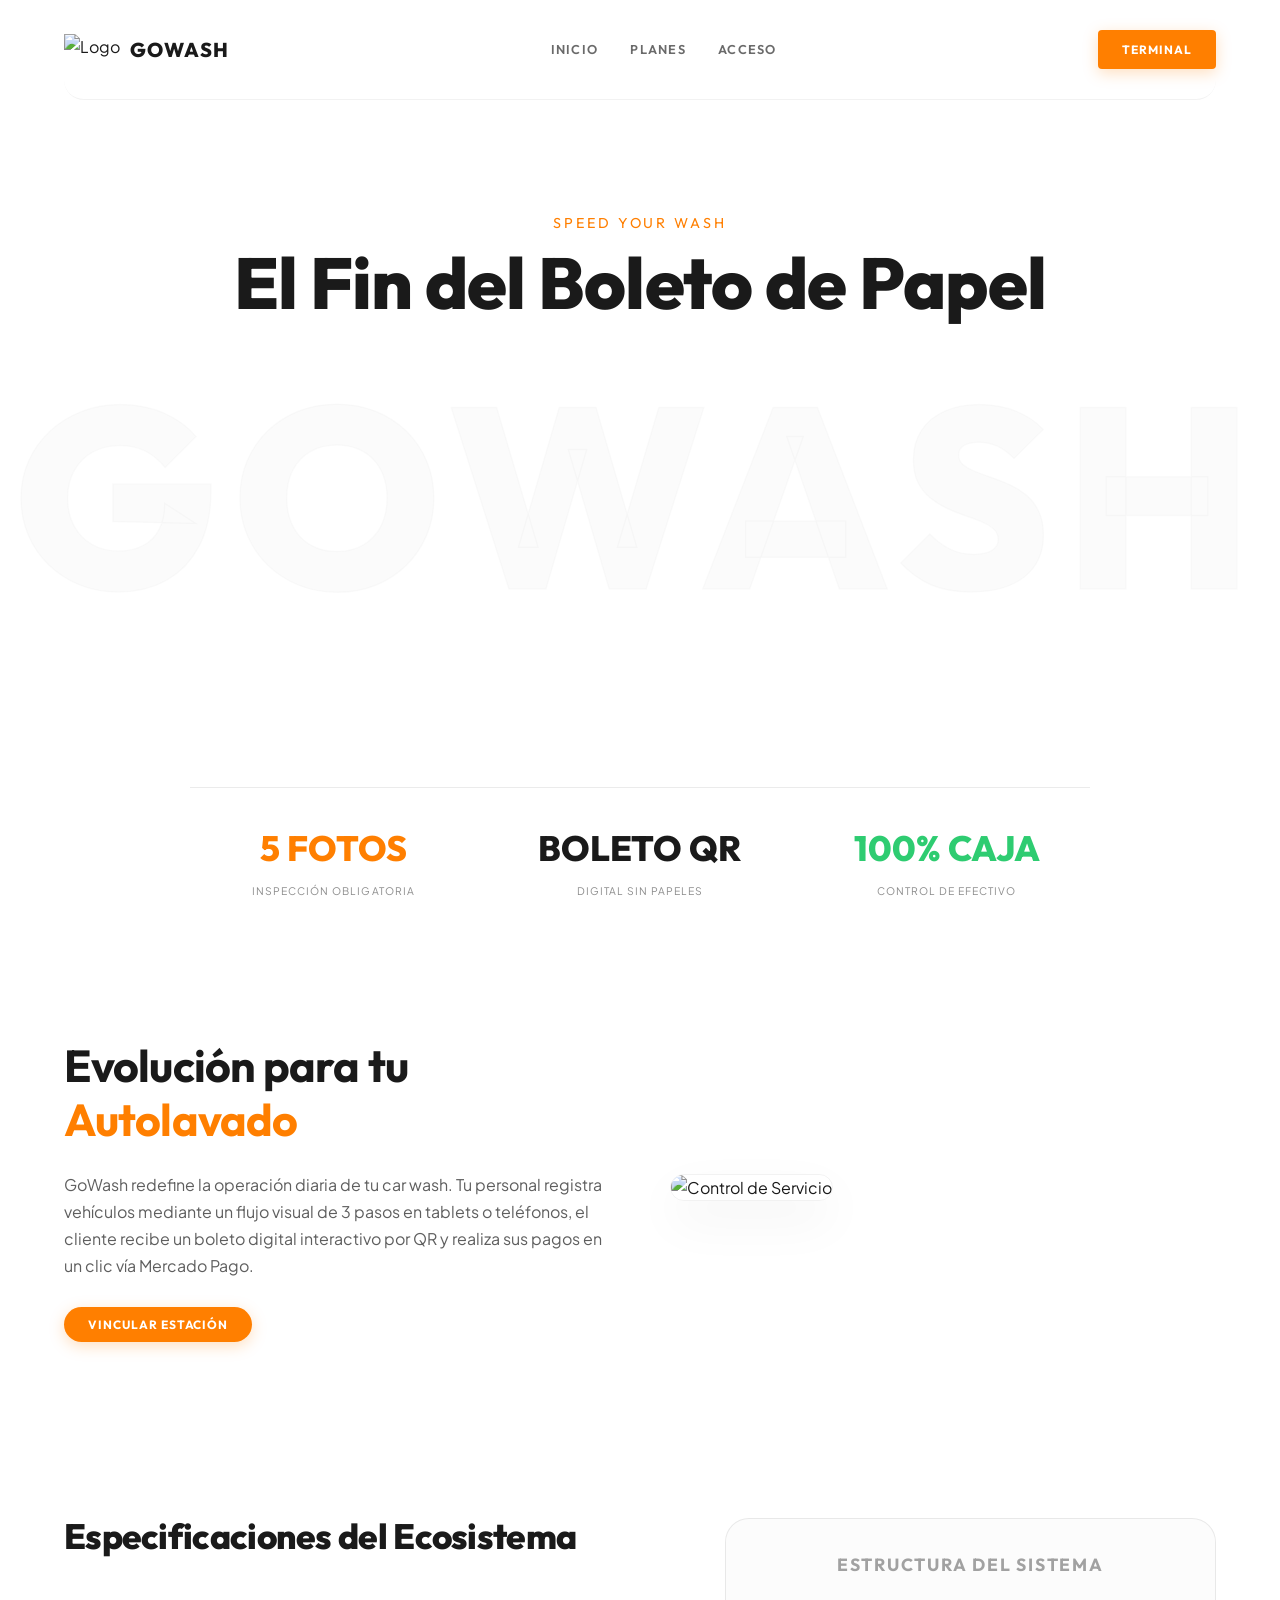
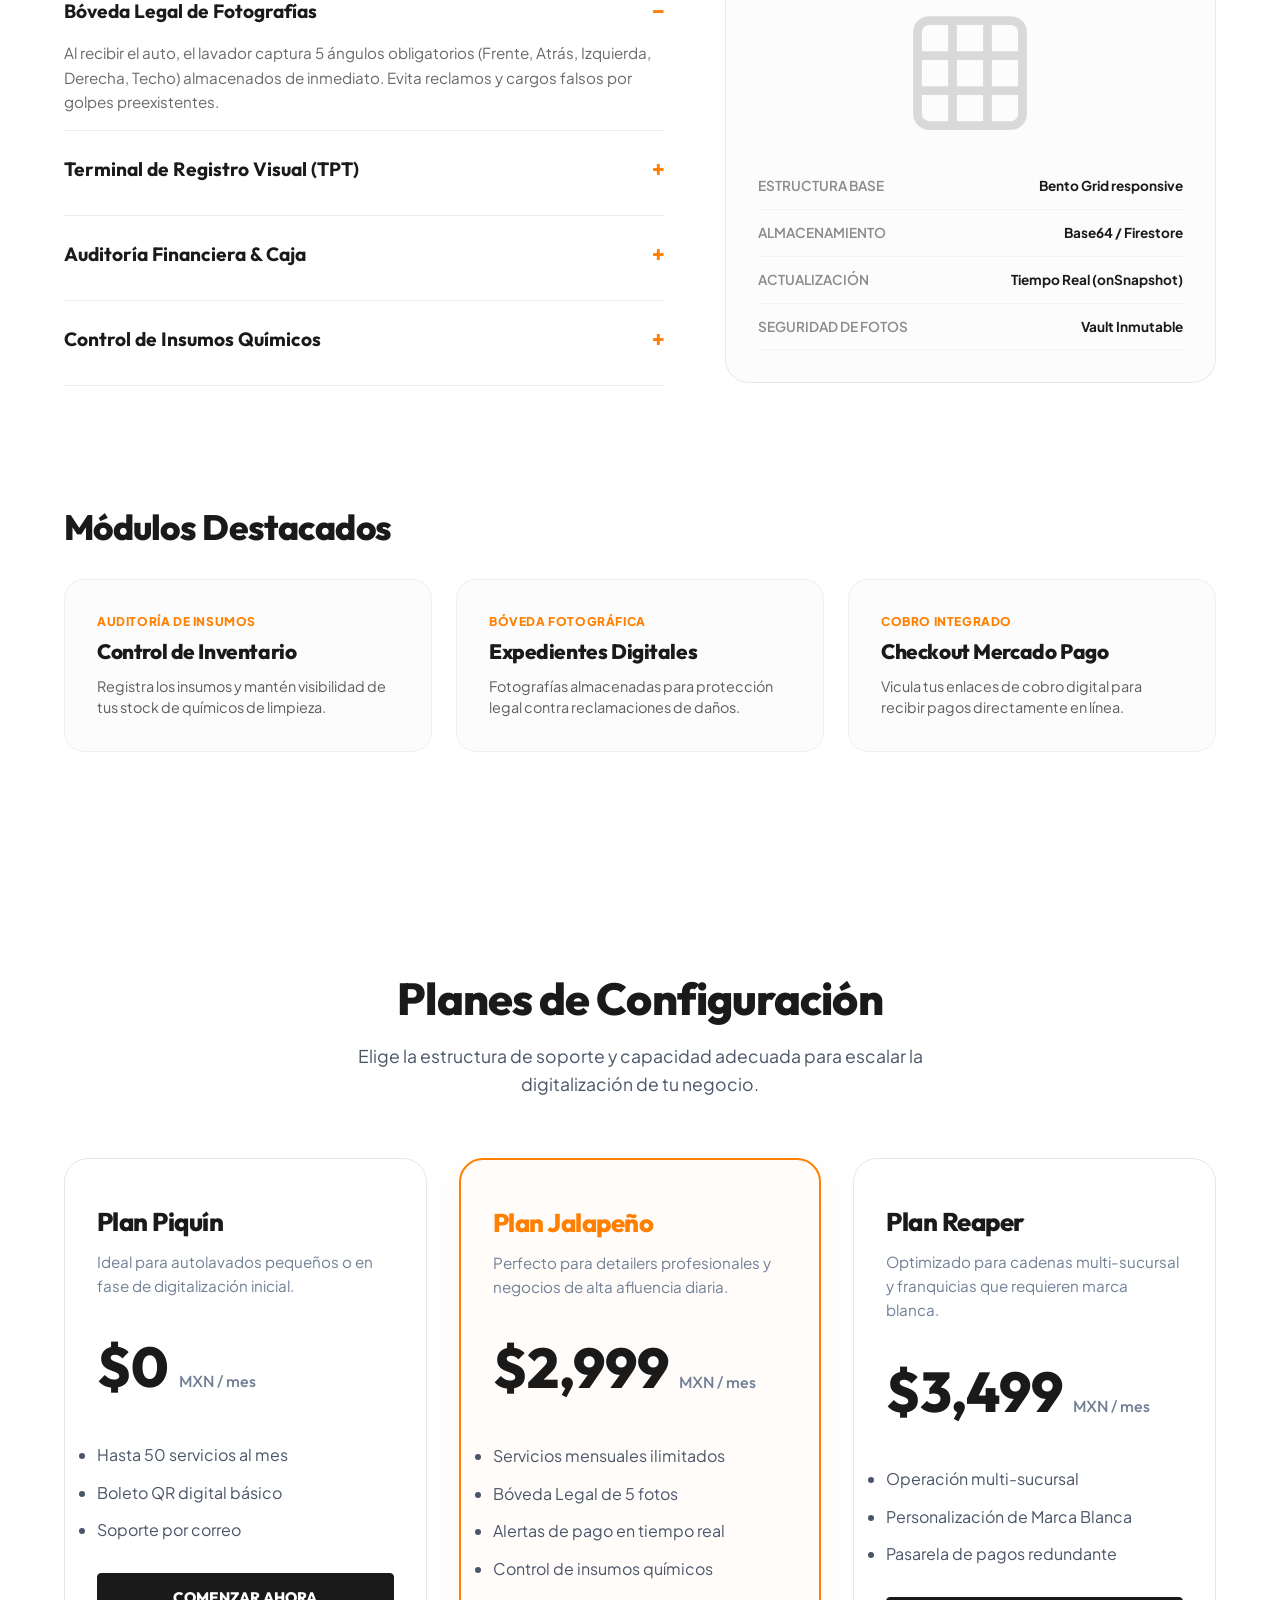
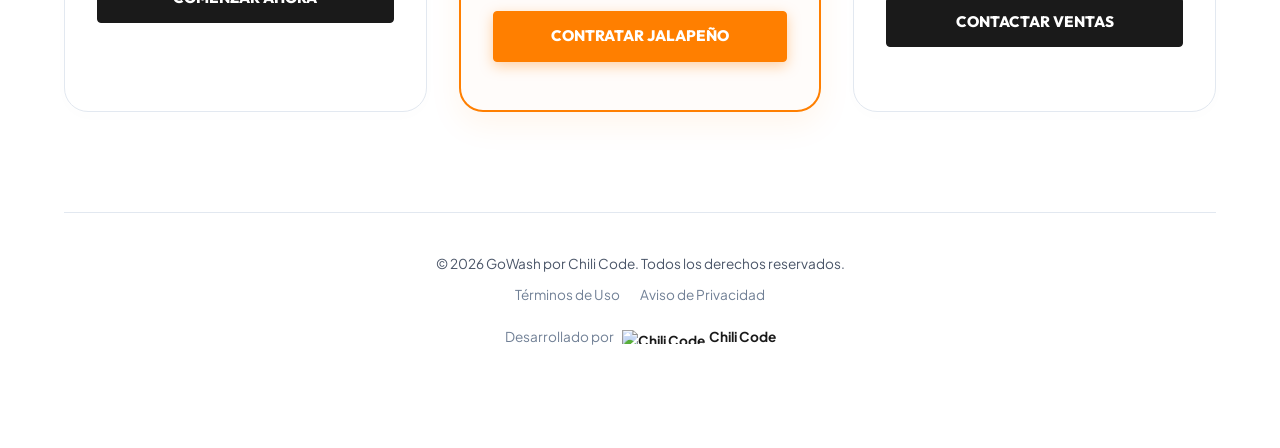
==== commit fea66d67: "Add files via upload" ====
--- a/index.html
+++ b/index.html
@@ -3,8 +3,8 @@
 <head>
     <meta charset="UTF-8">
     <meta name="viewport" content="width=device-width, initial-scale=1.0">
-    <title>GoWash | Gestión Inteligente de Autolavados por Chili Code</title>
-    <meta name="description" content="El fin de los boletos de papel. Digitaliza tu autolavado con GoWash. Bóveda legal de fotos de inspección, control de efectivo en tiempo real e inventarios.">
+    <title>GoWash | Gestión Inteligente de Autolavados</title>
+    <meta name="description" content="Digitaliza tu autolavado con GoWash. Bóveda legal de fotos de inspección, control de efectivo en tiempo real e inventarios.">
     
     <!-- Favicon / PWA Icon -->
     <link rel="icon" type="image/png" href="https://i.imgur.com/seIwnhu.png">
@@ -13,984 +13,527 @@
     <!-- Hojas de estilo -->
     <link rel="stylesheet" href="style.css">
     
+    <!-- Outfit & Plus Jakarta Sans Fonts -->
+    <link href="https://fonts.googleapis.com/css2?family=Outfit:wght@300;400;600;800&family=Plus+Jakarta+Sans:wght@400;500;700&display=swap" rel="stylesheet">
+    
     <style>
-        /* Estilos específicos de la landing */
-        .fixed-access-btn {
-            position: fixed;
-            top: 24px;
-            right: 24px;
-            z-index: 1000;
-            backdrop-filter: blur(12px);
-            -webkit-backdrop-filter: blur(12px);
-            background: rgba(255, 127, 0, 0.15);
-            border: 1px solid var(--primary);
-            box-shadow: 0 4px 20px rgba(255, 127, 0, 0.2);
-            color: var(--text-primary);
-        }
-        
-        @media (hover: hover) {
-            .fixed-access-btn:hover {
-                background: var(--primary);
-                color: #FFFFFF;
-                box-shadow: 0 6px 24px var(--primary-glow);
-            }
-        }
-
-        .fixed-access-btn:active {
-            transform: scale(0.95);
-        }
-
-        /* Grid background pattern ONLY on landing page */
+        /* Porsche Inspired Light Theme with white backgrounds */
         body {
-            background-image: 
-                linear-gradient(rgba(26, 26, 26, 0.015) 1px, transparent 1px),
-                linear-gradient(90deg, rgba(26, 26, 26, 0.015) 1px, transparent 1px),
-                radial-gradient(circle at 10% 20%, rgba(255, 127, 0, 0.06) 0%, transparent 45%),
-                radial-gradient(circle at 90% 80%, rgba(214, 158, 46, 0.04) 0%, transparent 45%);
-            background-size: 45px 45px, 45px 45px, auto, auto;
-            background-attachment: fixed;
-        }
-
-        .hero-section {
-            padding: 80px 16px;
+            background-color: #FFFFFF;
+            color: #1A1A1A;
+            font-family: var(--font-body);
+            overflow-x: hidden;
+            margin: 0;
+            padding: 0;
+        }
+
+        .dark-section {
+            background-color: #FFFFFF;
+            color: #1A1A1A;
             position: relative;
-        }
-
-        .hero-grid {
-            display: grid;
-            grid-template-columns: 1fr;
-            gap: 48px;
-            align-items: center;
-            text-align: left;
+            padding-bottom: 80px;
+        }
+
+        .light-section {
+            background-color: #FFFFFF;
+            color: #1A1A1A;
+            padding: 100px 16px;
+        }
+
+        .app-container {
             max-width: 1200px;
             margin: 0 auto;
-        }
-
-        @media (min-width: 960px) {
-            .hero-grid {
-                grid-template-columns: 1.1fr 1.2fr 0.9fr;
-                gap: 32px;
+            padding: 0 24px;
+        }
+
+        /* Premium Header Navbar */
+        header.navbar {
+            display: flex;
+            justify-content: space-between;
+            align-items: center;
+            padding: 30px 0;
+            border-bottom: 1px solid rgba(0, 0, 0, 0.05);
+            background: transparent;
+            position: relative;
+            z-index: 100;
+        }
+
+        .nav-menu {
+            display: flex;
+            align-items: center;
+            gap: 32px;
+        }
+
+        .nav-link {
+            color: rgba(26, 26, 26, 0.65);
+            text-decoration: none;
+            font-size: 0.8rem;
+            text-transform: uppercase;
+            letter-spacing: 0.1em;
+            font-weight: 600;
+            font-family: var(--font-title);
+            transition: var(--transition-smooth);
+        }
+
+        .nav-link:hover {
+            color: #1A1A1A;
+        }
+
+        .btn-test-drive {
+            background: #FF7F00;
+            color: #FFFFFF;
+            font-family: var(--font-title);
+            font-weight: 700;
+            text-transform: uppercase;
+            letter-spacing: 0.08em;
+            font-size: 0.75rem;
+            padding: 10px 24px;
+            border-radius: 4px;
+            text-decoration: none;
+            transition: var(--transition-smooth);
+            border: none;
+            box-shadow: 0 4px 15px rgba(255, 127, 0, 0.25);
+        }
+
+        .btn-test-drive:hover {
+            background: #e06f00;
+            box-shadow: 0 6px 20px rgba(255, 127, 0, 0.4);
+            transform: translateY(-1px);
+        }
+
+        /* Hero Showcase */
+        .hero-showcase {
+            text-align: center;
+            padding: 80px 0 40px;
+            position: relative;
+        }
+
+        .hero-subtitle-top {
+            font-family: var(--font-title);
+            color: #FF7F00;
+            font-size: 0.9rem;
+            text-transform: uppercase;
+            letter-spacing: 0.2em;
+            margin-bottom: 8px;
+        }
+
+        .hero-title-main {
+            font-family: var(--font-title);
+            font-size: clamp(2.5rem, 8vw, 4.5rem);
+            font-weight: 800;
+            line-height: 1.1;
+            margin-bottom: 16px;
+            letter-spacing: -0.01em;
+            color: #1A1A1A;
+        }
+
+        .hero-title-main span {
+            font-weight: 300;
+            color: rgba(26, 26, 26, 0.7);
+        }
+
+        .ghost-bg-text {
+            position: absolute;
+            top: 45%;
+            left: 50%;
+            transform: translate(-50%, -50%);
+            font-size: clamp(6rem, 22vw, 16rem);
+            font-family: var(--font-title);
+            font-weight: 800;
+            color: rgba(0, 0, 0, 0.015);
+            -webkit-text-stroke: 1.5px rgba(0, 0, 0, 0.02);
+            text-transform: uppercase;
+            letter-spacing: 0.05em;
+            pointer-events: none;
+            z-index: 1;
+            white-space: nowrap;
+        }
+
+        .model-viewer-wrapper {
+            position: relative;
+            width: 100%;
+            height: clamp(300px, 45vh, 480px);
+            z-index: 2;
+            margin: 20px 0;
+        }
+
+        .model-viewer-wrapper model-viewer {
+            width: 100%;
+            height: 100%;
+            --poster-color: transparent;
+        }
+
+        /* Hero Stats Grid */
+        .hero-stats-grid {
+            display: grid;
+            grid-template-columns: repeat(3, 1fr);
+            gap: 20px;
+            max-width: 900px;
+            margin: 40px auto 0;
+            border-top: 1px solid rgba(0, 0, 0, 0.08);
+            padding-top: 32px;
+            z-index: 5;
+            position: relative;
+        }
+
+        .stat-item {
+            text-align: center;
+        }
+
+        .stat-val {
+            font-family: var(--font-title);
+            font-size: 2.2rem;
+            font-weight: 800;
+            color: #1A1A1A;
+            margin-bottom: 6px;
+        }
+
+        .stat-lbl {
+            font-size: 0.65rem;
+            text-transform: uppercase;
+            letter-spacing: 0.1em;
+            color: rgba(26, 26, 26, 0.5);
+        }
+
+        @media (max-width: 600px) {
+            .hero-stats-grid {
+                grid-template-columns: 1fr;
+                gap: 24px;
             }
         }
 
-        .hero-title {
-            font-size: 3.8rem;
+        /* What's New Section */
+        .whats-new-section {
+            padding: 100px 0;
+            display: grid;
+            grid-template-columns: 1fr 1fr;
+            gap: 60px;
+            align-items: center;
+        }
+
+        .whats-new-text {
+            text-align: left;
+        }
+
+        .whats-new-title {
+            font-family: var(--font-title);
+            font-size: clamp(2rem, 5vw, 2.8rem);
+            font-weight: 700;
+            line-height: 1.2;
             margin-bottom: 24px;
-            background: linear-gradient(135deg, var(--text-primary) 50%, var(--primary) 100%);
-            -webkit-background-clip: text;
-            -webkit-text-fill-color: transparent;
-            line-height: 1.1;
-        }
-
-        .hero-subtitle {
-            font-size: 1.15rem;
-            margin-bottom: 40px;
-            color: var(--text-secondary);
+            color: #1A1A1A;
+        }
+
+        .whats-new-title span {
+            color: #FF7F00;
+        }
+
+        .whats-new-desc {
+            font-size: 1rem;
             line-height: 1.7;
-        }
-
-        @media (max-width: 600px) {
-            .hero-title {
-                font-size: 2.4rem;
+            color: rgba(26, 26, 26, 0.7);
+            margin-bottom: 30px;
+        }
+
+        .whats-new-image {
+            width: 100%;
+            border-radius: 16px;
+            box-shadow: 0 20px 50px rgba(0, 0, 0, 0.05);
+            border: 1px solid rgba(0, 0, 0, 0.05);
+            transition: var(--transition-smooth);
+        }
+
+        .whats-new-image:hover {
+            transform: scale(1.02);
+            border-color: rgba(255, 127, 0, 0.3);
+        }
+
+        @media (max-width: 900px) {
+            .whats-new-section {
+                grid-template-columns: 1fr;
+                gap: 40px;
             }
-            .hero-subtitle {
-                font-size: 1rem;
-            }
-        }
-
-        /* Apple Grid Layout Style */
-        .apple-grid {
+        }
+
+        /* Technical Specs Section */
+        .tech-specs-section {
+            padding: 80px 0;
             display: grid;
-            grid-template-columns: 1fr;
-            gap: 20px;
-            margin-bottom: 80px;
-            max-width: 1200px;
-            margin-left: auto;
-            margin-right: auto;
-        }
-
-        @media (min-width: 768px) {
-            .apple-grid {
-                grid-template-columns: repeat(2, 1fr);
-            }
-            .tile-full {
-                grid-column: span 2;
-            }
-        }
-
-        .apple-tile {
-            background: rgba(0, 0, 0, 0.015);
-            border: 1px solid rgba(0, 0, 0, 0.04);
-            border-radius: 24px;
-            padding: 48px 24px 0;
+            grid-template-columns: 1.1fr 0.9fr;
+            gap: 60px;
+            align-items: center;
+        }
+
+        /* Accordion Specs */
+        .accordion-specs {
             display: flex;
             flex-direction: column;
+            gap: 16px;
+        }
+
+        .accordion-item {
+            border-bottom: 1px solid rgba(0, 0, 0, 0.08);
+            padding-bottom: 16px;
+        }
+
+        .accordion-trigger {
+            width: 100%;
+            background: none;
+            border: none;
+            color: #1A1A1A;
+            font-family: var(--font-title);
+            font-size: 1.2rem;
+            font-weight: 700;
+            text-align: left;
+            cursor: pointer;
+            display: flex;
+            justify-content: space-between;
             align-items: center;
+            padding: 8px 0;
+            outline: none;
+        }
+
+        .accordion-content {
+            max-height: 0;
+            overflow: hidden;
+            transition: max-height 0.35s cubic-bezier(0.16, 1, 0.3, 1);
+            color: rgba(26, 26, 26, 0.65);
+            font-size: 0.95rem;
+            line-height: 1.6;
+            margin-top: 8px;
+        }
+
+        .accordion-item.active .accordion-content {
+            max-height: 200px;
+        }
+
+        .accordion-trigger::after {
+            content: "+";
+            font-size: 1.4rem;
+            color: #FF7F00;
+            transition: transform 0.3s;
+        }
+
+        .accordion-item.active .accordion-trigger::after {
+            content: "−";
+        }
+
+        /* Blueprint Card */
+        .blueprint-card {
+            border: 1px solid rgba(0, 0, 0, 0.08);
+            background: rgba(0, 0, 0, 0.01);
+            border-radius: 24px;
+            padding: 32px;
             text-align: center;
+            position: relative;
+        }
+
+        .blueprint-title {
+            font-family: var(--font-title);
+            font-size: 1.1rem;
+            font-weight: 700;
+            text-transform: uppercase;
+            letter-spacing: 0.1em;
+            color: rgba(26, 26, 26, 0.4);
+            margin-bottom: 24px;
+        }
+
+        .blueprint-row {
+            display: flex;
+            justify-content: space-between;
+            border-bottom: 1px solid rgba(0, 0, 0, 0.04);
+            padding: 12px 0;
+            font-size: 0.85rem;
+        }
+
+        .blueprint-label {
+            color: rgba(26, 26, 26, 0.5);
+            text-transform: uppercase;
+            font-weight: 600;
+        }
+
+        .blueprint-val {
+            font-weight: 700;
+            color: #1A1A1A;
+        }
+
+        @media (max-width: 900px) {
+            .tech-specs-section {
+                grid-template-columns: 1fr;
+                gap: 48px;
+            }
+        }
+
+        /* Carousel Slides */
+        .highlights-carousel {
+            position: relative;
+            padding: 40px 0;
+        }
+
+        .carousel-track-container {
             overflow: hidden;
             position: relative;
-            transition: var(--transition-smooth);
-            min-height: 480px;
-        }
-
-        @media (hover: hover) {
-            .apple-tile:hover {
-                background: rgba(0, 0, 0, 0.03);
-                border-color: rgba(255, 127, 0, 0.15);
-                transform: translateY(-2px);
-            }
-        }
-
-        .tile-header {
-            max-width: 500px;
-            margin-bottom: 24px;
+            width: 100%;
+        }
+
+        .carousel-track {
             display: flex;
-            flex-direction: column;
-            align-items: center;
-        }
-
-        .tile-badge {
-            font-size: 0.65rem;
-            color: var(--primary);
-            font-weight: 700;
-            letter-spacing: 0.1em;
-            text-transform: uppercase;
-            margin-bottom: 8px;
-        }
-
-        .tile-title {
-            font-size: 2rem;
-            font-weight: 800;
-            color: var(--text-primary);
-            margin-bottom: 12px;
-            line-height: 1.2;
-            font-family: var(--font-title);
-        }
-
-        .tile-subtitle {
-            font-size: 0.95rem;
-            color: var(--text-secondary);
-            margin-bottom: 20px;
-            line-height: 1.5;
-        }
-
-        .tile-actions-pills {
-            display: flex;
-            gap: 12px;
-            justify-content: center;
-            align-items: center;
-        }
-
-        .tile-btn {
-            display: inline-flex;
-            align-items: center;
-            justify-content: center;
-            padding: 6px 18px;
-            font-size: 0.75rem;
-            font-weight: 700;
+            gap: 24px;
+            transition: transform 0.5s cubic-bezier(0.16, 1, 0.3, 1);
+        }
+
+        .highlight-slide-card {
+            min-width: calc(33.333% - 16px);
+            background: rgba(0, 0, 0, 0.01);
+            border: 1px solid rgba(0, 0, 0, 0.05);
             border-radius: 20px;
-            text-decoration: none;
-            transition: var(--transition-smooth);
-            min-height: 36px;
-            text-transform: uppercase;
-        }
-
-        .solid-tile-btn {
-            background: var(--primary);
-            color: #FFFFFF;
-            box-shadow: 0 4px 12px var(--primary-glow);
-        }
-
-        @media (hover: hover) {
-            .solid-tile-btn:hover {
-                background: #e06f00;
-                box-shadow: 0 6px 16px var(--primary-glow);
-                transform: translateY(-1px);
-            }
-        }
-
-        .outline-tile-btn {
-            border: 1px solid var(--primary);
-            color: var(--primary);
-            background: transparent;
-        }
-
-        @media (hover: hover) {
-            .outline-tile-btn:hover {
-                background: var(--primary-bg);
-                transform: translateY(-1px);
-            }
-        }
-
-        .tile-image {
-            width: 85%;
-            max-width: 380px;
-            margin-top: auto;
-            border-radius: 16px 16px 0 0;
-            border: 1px solid rgba(0, 0, 0, 0.07);
-            border-bottom: none;
-            object-fit: cover;
-            transition: var(--transition-smooth);
-        }
-
-        .image-full {
-            max-width: 650px;
-            width: 90%;
-        }
-
-        @media (hover: hover) {
-            .apple-tile:hover .tile-image {
-                border-color: rgba(255, 127, 0, 0.2);
-                transform: scale(1.02);
-            }
-        }
-
-        @media (max-width: 600px) {
-            .apple-tile {
-                background: transparent !important;
-                border: none !important;
-                border-bottom: 1px solid rgba(0, 0, 0, 0.08) !important;
-                border-radius: 0 !important;
-                padding: 40px 0 0 !important;
-                min-height: auto !important;
-            }
-            .tile-image {
-                width: 100% !important;
-                max-width: none !important;
-                border-radius: 12px 12px 0 0 !important;
-            }
-        }
-
-        .pricing-section {
-            padding: 60px 0;
-            text-align: center;
-        }
-
-        .pricing-title {
-            font-size: 2.5rem;
-            margin-bottom: 16px;
-        }
-
-        .pricing-subtitle {
-            color: var(--text-secondary);
-            margin-bottom: 48px;
-        }
-
-        .plan-card {
-            padding: 40px 32px;
+            padding: 32px;
             display: flex;
             flex-direction: column;
             justify-content: space-between;
-            position: relative;
-            overflow: hidden;
-            background: rgba(0, 0, 0, 0.015);
-            border: 1px solid var(--border-color);
-            border-radius: 24px;
-        }
-
-        .plan-card.featured {
-            border-color: var(--primary);
-            background: rgba(255, 127, 0, 0.03);
-            box-shadow: 0 8px 32px 0 rgba(255, 127, 0, 0.08);
-        }
-
-        .plan-badge {
-            position: absolute;
-            top: 20px;
-            right: -30px;
-            background: var(--primary);
-            color: #FFFFFF;
-            font-size: 0.75rem;
-            font-weight: 700;
-            padding: 4px 30px;
-            transform: rotate(45deg);
-        }
-
-        .plan-name {
-            font-size: 1.75rem;
-            margin-bottom: 8px;
-        }
-
+            transition: var(--transition-smooth);
+            color: #1A1A1A;
+        }
+
+        @media (max-width: 960px) {
+            .highlight-slide-card {
+                min-width: calc(50% - 12px);
+            }
+        }
+
+        @media (max-width: 600px) {
+            .highlight-slide-card {
+                min-width: 100%;
+            }
+        }
+
+        /* Pricing Overhaul (Light Theme) */
         .plan-price {
-            font-size: 3rem;
+            font-size: 3.5rem !important;
             font-family: var(--font-title);
             font-weight: 800;
-            color: var(--text-primary);
-            margin-bottom: 24px;
+            color: #1A1A1A !important;
+            margin-bottom: 16px;
         }
 
         .plan-price span {
             font-size: 1rem;
-            color: var(--text-secondary);
-            font-weight: 400;
-        }
-
-        .plan-features {
-            list-style: none;
-            text-align: left;
-            margin-bottom: 32px;
-            display: flex;
-            flex-direction: column;
-            gap: 12px;
-        }
-
-        .plan-features li {
-            color: var(--text-secondary);
-            display: flex;
-            align-items: center;
-            gap: 10px;
-        }
-
-        .plan-features li::before {
-            content: "✓";
-            color: var(--primary);
-            font-weight: bold;
-        }
-
-        /* 3D Showcase Card Styles */
-        .showcase-card {
-            padding: 24px;
-            position: relative;
-            background: rgba(255, 255, 255, 0.7);
-            backdrop-filter: blur(24px);
-            -webkit-backdrop-filter: blur(24px);
-            border: 1px solid rgba(0, 0, 0, 0.07);
-            border-radius: 24px;
-            box-shadow: 0 20px 50px rgba(0, 0, 0, 0.05);
-            overflow: hidden;
-            max-width: 500px;
-            width: 100%;
-            justify-self: center;
-        }
-
-        .showcase-header {
-            display: flex;
-            justify-content: space-between;
-            align-items: flex-start;
-            margin-bottom: 12px;
-            gap: 16px;
-        }
-
-        .showcase-badge-new {
-            font-size: 0.65rem;
-            color: var(--primary);
-            font-weight: 700;
-            letter-spacing: 0.1em;
-            text-transform: uppercase;
-            display: block;
-            margin-bottom: 4px;
-        }
-
-        .showcase-title {
-            font-size: 1.45rem;
+            color: #718096 !important;
+            font-weight: 500;
+        }
+
+        .plan-card {
+            background: #FFFFFF !important;
+            border: 1px solid #E2E8F0 !important;
+            border-radius: 24px !important;
+            padding: 48px 32px !important;
+            box-shadow: 0 4px 20px rgba(0, 0, 0, 0.01) !important;
+            color: #1A1A1A !important;
+            transition: var(--transition-smooth);
+        }
+
+        .plan-card:hover {
+            transform: translateY(-4px);
+            box-shadow: 0 16px 40px rgba(0, 0, 0, 0.05) !important;
+            border-color: #FF7F00 !important;
+        }
+
+        .plan-card.featured {
+            background: rgba(255, 127, 0, 0.02) !important;
+            border: 2px solid #FF7F00 !important;
+            box-shadow: 0 12px 32px rgba(255, 127, 0, 0.08) !important;
+        }
+
+        .plan-card .btn-primary {
+            background: #FF7F00 !important;
+            border-color: #FF7F00 !important;
+            color: #FFFFFF !important;
+            border-radius: 4px;
             font-weight: 800;
-            color: var(--text-primary);
-            font-family: var(--font-title);
-        }
-
-        .showcase-subtitle {
-            font-size: 0.75rem;
-            color: var(--text-secondary);
-            margin-top: 2px;
-        }
-
-        .brand-badge-pill {
-            display: inline-flex;
-            align-items: center;
-            gap: 6px;
-            background: rgba(255, 127, 0, 0.1);
-            color: var(--primary);
-            border: 1px solid rgba(255, 127, 0, 0.2);
-            padding: 4px 10px;
-            border-radius: 12px;
-            font-size: 0.65rem;
-            font-weight: 700;
-            text-transform: uppercase;
-            letter-spacing: 0.05em;
-        }
-
-        .pulse-dot {
-            width: 6px;
-            height: 6px;
-            background: var(--primary);
-            border-radius: 50%;
-            display: inline-block;
-            box-shadow: 0 0 8px var(--primary);
-            animation: pulse 1.5s infinite alternate;
-        }
-
-        @keyframes pulse {
-            0% { opacity: 0.4; }
-            100% { opacity: 1; }
-        }
-
-        .btn-pill-neon {
-            background: var(--primary);
-            color: #FFFFFF;
-            font-size: 0.7rem;
-            font-weight: 700;
-            padding: 6px 14px;
-            border-radius: 20px;
-            text-decoration: none;
-            box-shadow: 0 4px 12px var(--primary-glow);
-            transition: var(--transition-smooth);
-            text-transform: uppercase;
-            border: none;
-            display: inline-flex;
-            align-items: center;
-            justify-content: center;
-            height: 28px;
-            white-space: nowrap;
-        }
-
-        @media (hover: hover) {
-            .btn-pill-neon:hover {
-                box-shadow: 0 6px 18px var(--primary);
-                transform: translateY(-1px);
-            }
-        }
-
-        .btn-pill-neon:active {
-            transform: scale(0.95);
-        }
-
-        .model-container {
-            width: 100%;
-            height: 230px;
-            position: relative;
-            margin: 8px 0;
-            border-radius: 16px;
-            background: radial-gradient(circle at center, rgba(0, 0, 0, 0.015) 0%, transparent 70%);
-        }
-
-        .price-delivery-row {
-            display: flex;
-            justify-content: space-between;
-            margin-top: 16px;
-            padding-top: 16px;
-            border-top: 1px solid var(--border-color);
-        }
-
-        .detail-label {
-            font-size: 0.65rem;
-            color: var(--text-secondary);
-            text-transform: uppercase;
-            font-weight: 700;
-            letter-spacing: 0.05em;
-            display: block;
-            margin-bottom: 4px;
-        }
-
-        .detail-value {
-            font-family: var(--font-title);
-            font-size: 1.25rem;
+            padding: 12px 24px;
+            font-family: var(--font-title);
+            text-transform: uppercase;
+        }
+
+        .plan-card .btn-secondary {
+            background: #1A1A1A !important;
+            border-color: #1A1A1A !important;
+            color: #FFFFFF !important;
+            border-radius: 4px;
             font-weight: 800;
-            color: var(--text-primary);
-        }
-
-        .specs-row {
-            display: grid;
-            grid-template-columns: repeat(3, 1fr);
-            gap: 8px;
-            border-top: 1px solid var(--border-color);
-            padding-top: 16px;
-            margin-top: 16px;
-        }
-
-        .spec-item-horizontal {
-            display: flex;
-            align-items: center;
-            gap: 8px;
-        }
-
-        .spec-icon-box {
-            width: 30px;
-            height: 30px;
-            background: rgba(0, 0, 0, 0.02);
-            border: 1px solid var(--border-color);
-            border-radius: 8px;
-            display: flex;
-            align-items: center;
-            justify-content: center;
-            font-size: 0.9rem;
-        }
-
-        .spec-val {
-            font-family: var(--font-title);
-            font-weight: 700;
-            color: var(--text-primary);
-            font-size: 0.78rem;
-            line-height: 1.2;
-        }
-
-        .spec-lbl {
-            color: var(--text-secondary);
-            font-size: 0.6rem;
-            line-height: 1.2;
-        }
-
-        @media (max-width: 600px) {
-            .showcase-card {
-                background: transparent !important;
-                border: none !important;
-                box-shadow: none !important;
-                backdrop-filter: none !important;
-                -webkit-backdrop-filter: none !important;
-                padding: 16px 0 !important;
-                border-radius: 0 !important;
-            }
-            .model-container {
-                background: transparent !important;
-                height: 200px;
-            }
-            .price-delivery-row, .specs-row {
-                border-top: 1px solid rgba(0, 0, 0, 0.08) !important;
-            }
-        }
-
-        @media (max-width: 480px) {
-            .specs-row {
-                grid-template-columns: 1fr;
-                gap: 12px;
-            }
-        }
-
-        /* Estilos de la navegación responsive */
-        header.navbar {
-            position: relative;
-            z-index: 1000;
-            background: transparent !important;
-            border: none !important;
-            border-bottom: 1px solid rgba(0, 0, 0, 0.05) !important;
-            border-radius: 0 !important;
-            box-shadow: none !important;
-            display: flex;
-            align-items: center;
-            justify-content: space-between;
-            padding: 24px 0 !important;
-            margin-bottom: 48px !important;
-            width: 100%;
-        }
-
-        #nav-toggle {
+            padding: 12px 24px;
+            font-family: var(--font-title);
+            text-transform: uppercase;
+        }
+
+        .nav-toggle-btn {
             display: none;
             background: transparent;
             border: none;
-            width: 28px;
-            height: 18px;
-            position: relative;
+            color: #1A1A1A;
+            font-size: 1.5rem;
             cursor: pointer;
-            outline: none;
-            z-index: 1002;
-            padding: 0;
-        }
-
-        #nav-toggle span {
-            display: block;
-            position: absolute;
-            height: 2px;
-            width: 100%;
-            background: var(--text-primary);
-            border-radius: 2px;
-            opacity: 1;
-            left: 0;
-            transform: rotate(0deg);
-            transition: .25s ease-in-out;
-        }
-
-        #nav-toggle span:nth-child(1) {
-            top: 0px;
-        }
-
-        #nav-toggle span:nth-child(2) {
-            top: 8px;
-        }
-
-        #nav-toggle span:nth-child(3) {
-            top: 16px;
-        }
-
-        #nav-toggle.active span:nth-child(1) {
-            top: 8px;
-            transform: rotate(135deg);
-        }
-
-        #nav-toggle.active span:nth-child(2) {
-            opacity: 0;
-            left: -60px;
-        }
-
-        #nav-toggle.active span:nth-child(3) {
-            top: 8px;
-            transform: rotate(-135deg);
-        }
-
-        .brand-container {
-            display: flex;
-            align-items: center;
-            gap: 10px;
-        }
-
-        .nav-menu {
-            display: flex;
-            align-items: center;
-            gap: 24px;
-        }
-
-        .nav-link {
-            color: var(--text-secondary);
-            text-decoration: none;
-            font-size: 0.95rem;
-            font-weight: 600;
-            transition: var(--transition-smooth);
-        }
-
-        .nav-link:hover {
-            color: var(--primary);
         }
 
         @media (max-width: 768px) {
-            header.navbar {
-                padding: 16px 0 !important;
-                margin-bottom: 24px !important;
-                border-bottom: 1px solid rgba(0, 0, 0, 0.08) !important;
-            }
-
-            #nav-toggle {
-                display: block !important;
-            }
-
-            .brand-container {
-                position: absolute;
-                left: 50%;
-                transform: translateX(-50%);
-            }
-
             .nav-menu {
-                display: flex;
+                display: none;
                 flex-direction: column;
                 position: absolute;
-                top: 70px;
-                left: 0;
-                right: 0;
-                background: rgba(255, 255, 255, 0.98);
-                backdrop-filter: var(--glass-blur);
-                -webkit-backdrop-filter: var(--glass-blur);
-                border: 1px solid var(--border-color);
-                border-radius: 16px;
+                top: 80px;
+                left: 16px;
+                right: 16px;
+                background: #FFFFFF;
+                border: 1px solid rgba(0,0,0,0.08);
+                border-radius: 12px;
                 padding: 24px;
                 gap: 16px;
-                box-shadow: 0 10px 30px rgba(0, 0, 0, 0.08);
-                z-index: 999;
-                opacity: 0;
-                transform: translateY(-10px);
-                pointer-events: none;
-                transition: opacity 0.3s ease, transform 0.3s ease;
             }
-
             .nav-menu.active {
-                opacity: 1;
-                transform: translateY(0);
-                pointer-events: auto;
+                display: flex;
             }
-
-            .fixed-access-btn {
-                display: none !important;
+            .nav-toggle-btn {
+                display: block;
             }
         }
-
-        /* Slider horizontal de planes en móvil (Estilo Apple / Snap Carousel) */
-        @media (max-width: 600px) {
-            .plans-slider {
-                display: flex !important;
-                overflow-x: auto !important;
-                scroll-snap-type: x mandatory !important;
-                gap: 16px !important;
-                padding: 24px 16px !important;
-                margin-left: -16px !important;
-                margin-right: -16px !important;
-                scroll-padding: 16px !important;
-                -webkit-overflow-scrolling: touch !important;
-            }
-            
-            .plans-slider::-webkit-scrollbar {
-                display: none !important;
-            }
-
-            .plans-slider .plan-card {
-                flex: 0 0 280px !important;
-                scroll-snap-align: center !important;
-                background: rgba(255, 255, 255, 0.9) !important;
-                border: 1px solid rgba(0, 0, 0, 0.08) !important;
-                border-radius: 24px !important;
-                box-shadow: 0 12px 32px rgba(0, 0, 0, 0.06) !important;
-                padding: 32px 24px !important;
-                margin-bottom: 0 !important;
-                backdrop-filter: blur(20px) !important;
-                -webkit-backdrop-filter: blur(20px) !important;
-            }
-            
-            .plans-slider .plan-card.featured {
-                border: 2px solid var(--primary) !important;
-                background: rgba(255, 127, 0, 0.03) !important;
-            }
-        }
-
-        /* Estilos de la tabla de comparación de planes */
-        .comparison-table {
-            width: 100%;
-            border-collapse: collapse;
-            margin-top: 10px;
-            text-align: left;
-        }
-        .comparison-table th, .comparison-table td {
-            padding: 16px;
-            border-bottom: 1px solid var(--border-color);
-            font-size: 0.95rem;
-        }
-        .comparison-table th {
-            font-family: var(--font-title);
-            font-weight: 700;
-            color: var(--text-primary);
-            text-transform: uppercase;
-            font-size: 0.85rem;
-            letter-spacing: 0.05em;
-        }
-        .comparison-table td {
-            color: var(--text-secondary);
-        }
-        .comparison-table tr:hover td {
-            background: rgba(0, 0, 0, 0.01);
-        }
-
-        /* Hover de botón flotante PWA */
-        @media (hover: hover) {
-            #btn-pwa-floating:hover {
-                background: var(--primary) !important;
-                color: #FFFFFF !important;
-                box-shadow: 0 6px 24px var(--primary-glow) !important;
-            }
-        }
-        #btn-pwa-floating:active {
-            transform: scale(0.95);
-        }
-
-        /* Hover de botón de acceso en cabecera */
-        .header-login-btn {
-            transition: var(--transition-smooth);
-        }
-        @media (hover: hover) {
-            .header-login-btn:hover {
-                background: var(--primary) !important;
-                color: #FFFFFF !important;
-                box-shadow: 0 4px 12px var(--primary-glow) !important;
-            }
-        }
-        .header-login-btn:active {
-            transform: scale(0.95);
-        }
-
-        #mobile-dropdown-login {
-            display: none;
-        }
-        @media (max-width: 768px) {
-            #mobile-dropdown-login {
-                display: block !important;
-            }
-        }
-
-        /* Hero 3D Model Column */
-        .hero-center-model {
-            display: flex;
-            align-items: center;
-            justify-content: center;
-            min-height: 420px;
-        }
-
-        .hero-center-model model-viewer {
-            width: 100%;
-            height: 420px;
-            --poster-color: transparent;
-        }
-
-        @media (max-width: 960px) {
-            .hero-center-model {
-                min-height: 320px;
-            }
-            .hero-center-model model-viewer {
-                height: 320px;
-            }
-        }
-
-        @media (max-width: 600px) {
-            .hero-center-model {
-                min-height: 280px;
-            }
-            .hero-center-model model-viewer {
-                height: 280px;
-            }
-        }
-
-        /* Hero Specs Column (Right side widgets) */
-        .hero-specs-column {
-            display: flex;
-            align-items: center;
-            justify-content: center;
-        }
-
-        .spec-widget-card {
-            padding: 20px 16px;
-            display: flex;
-            flex-direction: column;
-            align-items: center;
-            text-align: center;
-            gap: 10px;
-            border-radius: 20px !important;
-            background: rgba(255, 255, 255, 0.85) !important;
-            border: 1px solid rgba(0, 0, 0, 0.06) !important;
-            box-shadow: 0 4px 16px rgba(0, 0, 0, 0.04) !important;
-            transition: var(--transition-smooth);
-        }
-
-        @media (hover: hover) {
-            .spec-widget-card:hover {
-                transform: translateY(-3px);
-                box-shadow: 0 8px 24px rgba(0, 0, 0, 0.08) !important;
-                border-color: rgba(255, 127, 0, 0.2) !important;
-            }
-        }
-
-        .spec-icon-wrapper {
-            width: 44px;
-            height: 44px;
-            border-radius: 14px;
-            display: flex;
-            align-items: center;
-            justify-content: center;
-            flex-shrink: 0;
-        }
-
-        .spec-widget-val {
-            font-family: var(--font-title);
-            font-weight: 800;
-            font-size: 1.05rem;
-            color: var(--text-primary);
-            line-height: 1.2;
-        }
-
-        .spec-widget-lbl {
-            font-size: 0.7rem;
-            color: var(--text-secondary);
-            text-transform: uppercase;
-            letter-spacing: 0.05em;
-            font-weight: 600;
-        }
-
-        @media (max-width: 600px) {
-            .hero-specs-column {
-                margin-top: 8px;
-            }
-            .spec-widget-card {
-                padding: 16px 12px !important;
-                border-radius: 16px !important;
-                background: rgba(0, 0, 0, 0.02) !important;
-                border: 1px solid rgba(0, 0, 0, 0.06) !important;
-                box-shadow: none !important;
-            }
-        }
     </style>
-    <!-- Google Model Viewer component for 3D GLB model rendering -->
+    <!-- Model Viewer CDN SDK -->
     <script type="module" src="https://ajax.googleapis.com/ajax/libs/model-viewer/3.5.0/model-viewer.min.js"></script>
 </head>
 <body>
 
-    <div class="app-container">
-        <!-- Barra de navegación premium (GoWash) -->
-        <header class="navbar animated-fade-in">
-            <!-- Icono de Menú de 3 líneas en el extremo izquierdo -->
-            <button id="nav-toggle" aria-label="Abrir menú">
-                <span></span>
-                <span></span>
-                <span></span>
-            </button>
+    <!-- SECCIÓN OSCURA (PREMIUM LANDING TOP) -->
+    <div class="dark-section">
+        <div class="app-container">
             
-            <!-- Logo -->
-            <div class="brand-container">
-                <a href="index.html" style="display: flex; align-items: center; gap: 10px; text-decoration: none;">
-                    <img src="https://i.imgur.com/seIwnhu.png" alt="GoWash Logo" style="height: 36px; object-fit: contain;">
-                    <span style="font-size: 1.35rem; letter-spacing: 0.1em; font-weight: 800; font-family: var(--font-title); color: var(--text-primary);">GoWash</span>
-                </a>
-            </div>
-
-            <!-- Contenedor agrupador para menú y botón de acceso -->
-            <div style="display: flex; align-items: center; gap: 24px;">
-                <!-- Menú/Links a la derecha -->
-                <nav class="nav-menu" id="nav-menu">
-                    <a href="index.html" class="nav-link" style="font-size: 0.85rem; font-weight: 600; text-transform: uppercase; letter-spacing: 0.05em;">Inicio</a>
-                    <a href="#planes" class="nav-link" style="font-size: 0.85rem; font-weight: 600; text-transform: uppercase; letter-spacing: 0.05em;">Planes</a>
-                    <a href="#" id="btn-pwa-install" class="nav-link" style="display: none; font-size: 0.85rem; font-weight: 700; text-transform: uppercase; letter-spacing: 0.05em; color: var(--primary); align-items: center; gap: 6px;">
-                        <span>📲</span> Instalar App
-                    </a>
-                    <!-- Enlace de login en el menú desplegable de móvil -->
-                    <a href="login.html" class="nav-link" style="font-size: 0.85rem; font-weight: 700; text-transform: uppercase; letter-spacing: 0.05em; color: var(--primary);" id="mobile-dropdown-login">Panel de Acceso</a>
+            <!-- Navbar Header -->
+            <header class="navbar">
+                <div class="brand-container" style="display: flex; align-items: center; gap: 10px;">
+                    <img src="https://i.imgur.com/seIwnhu.png" alt="Logo" style="height: 32px;">
+                    <span style="font-family: var(--font-title); font-weight: 800; font-size: 1.25rem; letter-spacing: 0.05em;">GOWASH</span>
+                </div>
+                
+                <nav class="nav-menu" id="nav-menu-bar">
+                    <a href="#" class="nav-link">Inicio</a>
+                    <a href="#planes" class="nav-link">Planes</a>
+                    <a href="login.html" class="nav-link">Acceso</a>
                 </nav>
 
-                <!-- Botón de acceso directo visible en la barra superior en móvil y desktop -->
-                <a href="login.html" class="btn header-login-btn" style="color: var(--text-primary); font-weight: 700; border: 1px solid var(--primary); background: rgba(255, 127, 0, 0.1); padding: 8px 16px; font-size: 0.8rem; min-height: 36px; border-radius: 20px; display: inline-flex; align-items: center; gap: 6px; text-decoration: none; z-index: 1001;">
-                    <img src="https://i.imgur.com/seIwnhu.png" alt="GoWash Logo" style="height: 18px; object-fit: contain;">
-                    <span>ACCESO</span>
-                </a>
-            </div>
-        </header>
-
-        <!-- Sección Hero con Grid e Integración del Modelo 3D de Porsche (Vertical / Diseño Premium) -->
-        <section class="hero-section animated-fade-in">
-            <div class="hero-grid">
-                <!-- Columna Izquierda: Mensaje principal y CTAs -->
-                <div class="hero-text" style="display: flex; flex-direction: column; align-items: flex-start; text-align: left;">
-                    <span style="display: inline-block; background: #1A1A1A; color: #FFFFFF; border-radius: 20px; font-weight: 700; font-size: 0.65rem; text-transform: uppercase; padding: 4px 10px; letter-spacing: 0.05em; margin-bottom: 16px;">
-                        Car Wash SaaS
-                    </span>
-                    <h2 style="font-size: 3rem; font-weight: 400; color: var(--text-primary); margin-bottom: 2px; font-family: var(--font-title); line-height: 1.1; letter-spacing: 0.05em;">GoWash</h2>
-                    <h1 style="font-size: 4.5rem; font-weight: 800; color: var(--primary); margin-bottom: 24px; font-family: var(--font-title); line-height: 1.0; letter-spacing: -0.02em;">DIGITAL</h1>
-                    
-                    <p class="hero-subtitle" style="margin-bottom: 32px; font-size: 0.95rem; color: var(--text-secondary); line-height: 1.6; max-width: 380px;">
-                        Dile adiós a los boletos de papel. Optimiza tiempos de lavado, controla insumos químicos y digitaliza cobros en tiempo real.
-                    </p>
-                    
-                    <div style="font-family: var(--font-body); font-size: 1rem; color: var(--text-secondary); margin-bottom: 32px;">
-                        Desde* <span style="color: var(--text-primary); font-weight: 700;">$0 MXN</span>
-                    </div>
-
-                    <div style="display: flex; align-items: center; gap: 12px; flex-wrap: wrap;">
-                        <!-- Botón principal configurado -->
-                        <a href="#planes" id="btn-hero-planes" class="btn btn-primary" style="border-radius: 30px; padding: 10px 24px; font-size: 0.85rem; text-transform: uppercase; letter-spacing: 0.05em; display: inline-flex; align-items: center; gap: 8px;">
-                            <svg width="16" height="16" viewBox="0 0 24 24" fill="none" stroke="currentColor" stroke-width="2.5" stroke-linecap="round" stroke-linejoin="round" style="margin-right: 2px;">
-                                <line x1="4" y1="21" x2="4" y2="14"></line>
-                                <line x1="4" y1="10" x2="4" y2="3"></line>
-                                <line x1="12" y1="21" x2="12" y2="12"></line>
-                                <line x1="12" y1="8" x2="12" y2="3"></line>
-                                <line x1="20" y1="21" x2="20" y2="16"></line>
-                                <line x1="20" y1="12" x2="20" y2="3"></line>
-                                <line x1="1" y1="14" x2="7" y2="14"></line>
-                                <line x1="9" y1="8" x2="15" y2="8"></line>
-                                <line x1="17" y1="16" x2="23" y2="16"></line>
-                            </svg>
-                            <span>VER PLANES</span>
-                        </a>
-                        
-                        <!-- Botón PWA negro circular al lado -->
-                        <button id="btn-hero-pwa-install" class="btn" style="width: 44px; height: 44px; min-height: 44px; border-radius: 50%; background: var(--text-primary); border: none; display: none; align-items: center; justify-content: center; padding: 0; color: #FFFFFF; transition: var(--transition-smooth);" title="Instalar App">
-                            <svg width="20" height="20" viewBox="0 0 24 24" fill="none" stroke="currentColor" stroke-width="2.5" stroke-linecap="round" stroke-linejoin="round">
-                                <rect x="1" y="5" width="22" height="14" rx="7" ry="7"></rect>
-                                <circle cx="16" cy="12" r="3" fill="currentColor"></circle>
-                            </svg>
-                        </button>
-                    </div>
-                </div>
-
-                <!-- Columna Central: Porsche 911 GT3 3D Showcase -->
-                <div class="hero-center-model">
+                <div style="display: flex; align-items: center; gap: 16px;">
+                    <a href="login.html" class="btn-test-drive">Terminal</a>
+                    <button class="nav-toggle-btn" id="menu-toggle">☰</button>
+                </div>
+            </header>
+
+            <!-- Hero Section -->
+            <section class="hero-showcase">
+                <div class="hero-subtitle-top">Speed your Wash</div>
+                <h1 class="hero-title-main">El Fin del Boleto de Papel</h1>
+                
+                <div class="ghost-bg-text">GOWASH</div>
+
+                <!-- 3D Vehicle Showcase -->
+                <div class="model-viewer-wrapper">
                     <model-viewer
                         src="https://raw.githubusercontent.com/ChiliCode-Official/mis-modelos-3d-v2-0/main/porsche_911_gt3.glb"
                         alt="Porsche 911 GT3"
@@ -1000,366 +543,251 @@
                         interaction-prompt="none"
                         shadow-intensity="1.5"
                         environment-image="neutral"
-                        aria-label="Porsche 911 GT3 3D model">
+                        aria-label="Porsche 3D model">
                     </model-viewer>
                 </div>
 
-                <!-- Columna Derecha: Tarjetas de Especificaciones -->
-                <div class="hero-specs-column">
-                    <div style="display: grid; grid-template-columns: repeat(2, 1fr); gap: 16px;">
-                        <!-- Especificación 1: Inspección -->
-                        <div class="glass-panel spec-widget-card">
-                            <div class="spec-icon-wrapper" style="color: var(--primary); background: rgba(255, 127, 0, 0.1); border: 1px solid rgba(255, 127, 0, 0.2);">
-                                <svg width="20" height="20" viewBox="0 0 24 24" fill="none" stroke="currentColor" stroke-width="2" stroke-linecap="round" stroke-linejoin="round">
-                                    <path d="M12 22s8-4 8-10V5l-8-3-8 3v7c0 6 8 10 8 10z"></path>
-                                </svg>
+                <!-- Live Metrics Grid -->
+                <div class="hero-stats-grid">
+                    <div class="stat-item">
+                        <div class="stat-val" style="color: #FF7F00;">5 FOTOS</div>
+                        <div class="stat-lbl">Inspección Obligatoria</div>
+                    </div>
+                    <div class="stat-item">
+                        <div class="stat-val">BOLETO QR</div>
+                        <div class="stat-lbl">Digital sin Papeles</div>
+                    </div>
+                    <div class="stat-item">
+                        <div class="stat-val" style="color: #2ecc71;">100% CAJA</div>
+                        <div class="stat-lbl">Control de Efectivo</div>
+                    </div>
+                </div>
+            </section>
+
+            <!-- What's New Section -->
+            <section class="whats-new-section">
+                <div class="whats-new-text">
+                    <h2 class="whats-new-title">Evolución para tu <span>Autolavado</span></h2>
+                    <p class="whats-new-desc">
+                        GoWash redefine la operación diaria de tu car wash. Tu personal registra vehículos mediante un flujo visual de 3 pasos en tablets o teléfonos, el cliente recibe un boleto digital interactivo por QR y realiza sus pagos en un clic vía Mercado Pago.
+                    </p>
+                    <a href="#planes" class="btn-test-drive" style="border-radius: 20px;">Vincular Estación</a>
+                </div>
+                <div>
+                    <img src="https://i.imgur.com/BBCW5Rx.png" alt="Control de Servicio" class="whats-new-image">
+                </div>
+            </section>
+
+            <!-- Technical Specs (Accordion + Wireframe Stats) -->
+            <section class="tech-specs-section">
+                
+                <div class="accordion-specs">
+                    <h2 style="font-family: var(--font-title); font-size: 2.2rem; font-weight: 800; margin-bottom: 16px;">Especificaciones del Ecosistema</h2>
+                    
+                    <div class="accordion-item active">
+                        <button class="accordion-trigger">Bóveda Legal de Fotografías</button>
+                        <div class="accordion-content">
+                            Al recibir el auto, el lavador captura 5 ángulos obligatorios (Frente, Atrás, Izquierda, Derecha, Techo) almacenados de inmediato. Evita reclamos y cargos falsos por golpes preexistentes.
+                        </div>
+                    </div>
+
+                    <div class="accordion-item">
+                        <button class="accordion-trigger">Terminal de Registro Visual (TPT)</button>
+                        <div class="accordion-content">
+                            Una interfaz calibrada para operadores en campo. Registro rápido con placas, selector bento táctil de categorías de vehículos y asignación dinámica de tarifas y paquetes configurados por la administración.
+                        </div>
+                    </div>
+
+                    <div class="accordion-item">
+                        <button class="accordion-trigger">Auditoría Financiera & Caja</button>
+                        <div class="accordion-content">
+                            El dueño visualiza en tiempo real el balance de caja: ingresos por Stripe, pagos pendientes en efectivo y confirmaciones de boletos para cuadrar las cuentas del día sin demoras.
+                        </div>
+                    </div>
+
+                    <div class="accordion-item">
+                        <button class="accordion-trigger">Control de Insumos Químicos</button>
+                        <div class="accordion-content">
+                            Registra el inventario de champús, ceras y abrillantadores. GoWash avisa cuando los suministros bajan, previniendo cuellos de botella en la operación diaria.
+                        </div>
+                    </div>
+                </div>
+
+                <!-- Blueprint Card schematic -->
+                <div class="blueprint-card">
+                    <div class="blueprint-title">Estructura del Sistema</div>
+                    
+                    <!-- Line drawing schematic representing the system outline -->
+                    <div style="margin: 20px auto; width: 140px; height: 140px; opacity: 0.15; color: #1A1A1A;">
+                        <svg viewBox="0 0 24 24" fill="none" stroke="currentColor" stroke-width="1.5">
+                            <rect x="3" y="3" width="18" height="18" rx="2" ry="2"/>
+                            <line x1="9" y1="3" x2="9" y2="21"/>
+                            <line x1="15" y1="3" x2="15" y2="21"/>
+                            <line x1="3" y1="9" x2="21" y2="9"/>
+                            <line x1="3" y1="15" x2="21" y2="15"/>
+                        </svg>
+                    </div>
+
+                    <div class="blueprint-row">
+                        <span class="blueprint-label">Estructura Base</span>
+                        <span class="blueprint-val">Bento Grid responsive</span>
+                    </div>
+                    <div class="blueprint-row">
+                        <span class="blueprint-label">Almacenamiento</span>
+                        <span class="blueprint-val">Base64 / Firestore</span>
+                    </div>
+                    <div class="blueprint-row">
+                        <span class="blueprint-label">Actualización</span>
+                        <span class="blueprint-val">Tiempo Real (onSnapshot)</span>
+                    </div>
+                    <div class="blueprint-row">
+                        <span class="blueprint-label">Seguridad de Fotos</span>
+                        <span class="blueprint-val">Vault Inmutable</span>
+                    </div>
+                </div>
+
+            </section>
+
+            <!-- Highlights Carousel -->
+            <section class="highlights-carousel">
+                <h2 style="font-family: var(--font-title); font-size: 2.2rem; font-weight: 800; margin-bottom: 30px; text-align: left;">Módulos Destacados</h2>
+                <div class="carousel-track-container">
+                    <div class="carousel-track">
+                        
+                        <div class="highlight-slide-card">
+                            <div>
+                                <span style="font-size: 0.75rem; color: #FF7F00; font-weight: 800; text-transform: uppercase; letter-spacing: 0.05em; display: block; margin-bottom: 8px;">Auditoría de Insumos</span>
+                                <h3 style="font-family: var(--font-title); font-size: 1.3rem; margin-bottom: 12px;">Control de Inventario</h3>
+                                <p style="font-size: 0.9rem; color: rgba(26, 26, 26, 0.7); line-height: 1.5;">Registra los insumos y mantén visibilidad de tus stock de químicos de limpieza.</p>
                             </div>
-                            <div class="spec-widget-val">5 Fotos</div>
-                            <div class="spec-widget-lbl">Inspección</div>
                         </div>
 
-                        <!-- Especificación 2: Lavado -->
-                        <div class="glass-panel spec-widget-card">
-                            <div class="spec-icon-wrapper" style="color: var(--warning); background: rgba(214, 158, 46, 0.1); border: 1px solid rgba(214, 158, 46, 0.2);">
-                                <svg width="20" height="20" viewBox="0 0 24 24" fill="none" stroke="currentColor" stroke-width="2" stroke-linecap="round" stroke-linejoin="round">
-                                    <circle cx="12" cy="12" r="10"></circle>
-                                    <polyline points="12 6 12 12 16 14"></polyline>
-                                </svg>
+                        <div class="highlight-slide-card">
+                            <div>
+                                <span style="font-size: 0.75rem; color: #FF7F00; font-weight: 800; text-transform: uppercase; letter-spacing: 0.05em; display: block; margin-bottom: 8px;">Bóveda Fotográfica</span>
+                                <h3 style="font-family: var(--font-title); font-size: 1.3rem; margin-bottom: 12px;">Expedientes Digitales</h3>
+                                <p style="font-size: 0.9rem; color: rgba(26, 26, 26, 0.7); line-height: 1.5;">Fotografías almacenadas para protección legal contra reclamaciones de daños.</p>
                             </div>
-                            <div class="spec-widget-val">Rápido</div>
-                            <div class="spec-widget-lbl">Lavado</div>
                         </div>
 
-                        <!-- Especificación 3: Boleto QR -->
-                        <div class="glass-panel spec-widget-card">
-                            <div class="spec-icon-wrapper" style="color: #8A8DFF; background: rgba(138, 141, 255, 0.1); border: 1px solid rgba(138, 141, 255, 0.2);">
-                                <svg width="20" height="20" viewBox="0 0 24 24" fill="none" stroke="currentColor" stroke-width="2" stroke-linecap="round" stroke-linejoin="round">
-                                    <rect x="5" y="2" width="14" height="20" rx="2" ry="2"></rect>
-                                    <line x1="12" y1="18" x2="12.01" y2="18"></line>
-                                </svg>
+                        <div class="highlight-slide-card">
+                            <div>
+                                <span style="font-size: 0.75rem; color: #FF7F00; font-weight: 800; text-transform: uppercase; letter-spacing: 0.05em; display: block; margin-bottom: 8px;">Cobro Integrado</span>
+                                <h3 style="font-family: var(--font-title); font-size: 1.3rem; margin-bottom: 12px;">Checkout Mercado Pago</h3>
+                                <p style="font-size: 0.9rem; color: rgba(26, 26, 26, 0.7); line-height: 1.5;">Vicula tus enlaces de cobro digital para recibir pagos directamente en línea.</p>
                             </div>
-                            <div class="spec-widget-val">QR Digital</div>
-                            <div class="spec-widget-lbl">Boleto</div>
                         </div>
 
-                        <!-- Especificación 4: Caja -->
-                        <div class="glass-panel spec-widget-card">
-                            <div class="spec-icon-wrapper" style="color: #00E5FF; background: rgba(0, 229, 255, 0.1); border: 1px solid rgba(0, 229, 255, 0.2);">
-                                <svg width="20" height="20" viewBox="0 0 24 24" fill="none" stroke="currentColor" stroke-width="2" stroke-linecap="round" stroke-linejoin="round">
-                                    <rect x="1" y="4" width="22" height="16" rx="2" ry="2"></rect>
-                                    <line x1="1" y1="10" x2="23" y2="10"></line>
-                                </svg>
-                            </div>
-                            <div class="spec-widget-val">Stripe/Cash</div>
-                            <div class="spec-widget-lbl">Caja</div>
-                        </div>
-                    </div>
-                </div>
+                    </div>
+                </div>
+            </section>
+
+        </div>
+    </div>
+
+    <!-- SECCIÓN CLARA (PREMIUM PRICING PLANS) -->
+    <div class="light-section" id="planes">
+        <div class="app-container">
+            
+            <div style="text-align: center; margin-bottom: 60px;">
+                <h2 style="font-family: var(--font-title); font-size: 2.8rem; font-weight: 800; margin-bottom: 16px;">Planes de Configuración</h2>
+                <p style="font-size: 1.1rem; color: #4A5568; max-width: 600px; margin: 0 auto;">Elige la estructura de soporte y capacidad adecuada para escalar la digitalización de tu negocio.</p>
             </div>
-        </section>
-
-        <!-- Características (Estilo Apple Grid Layout) -->
-        <section class="features-grid apple-grid">
-            <!-- Feature 1: Bóveda Legal -->
-            <div class="apple-tile animated-fade-in">
-                <div class="tile-header">
-                    <span class="tile-badge">Módulo de Seguridad</span>
-                    <h3 class="tile-title">Bóveda Legal</h3>
-                    <p class="tile-subtitle">Captura 5 fotos obligatorias de cada vehículo al recibirlo. Cero reclamos injustos por tallones o golpes.</p>
-                    <div class="tile-actions-pills">
-                        <a href="login.html" class="tile-btn solid-tile-btn">Probar Demo</a>
-                        <a href="#planes" class="tile-btn outline-tile-btn">Ver Planes</a>
-                    </div>
-                </div>
-                <img src="https://i.imgur.com/EuwlxIE.png" alt="Bóveda Legal" class="tile-image">
+
+            <div class="grid-3" style="margin-bottom: 60px; gap: 32px;">
+                
+                <!-- Plan Piquín -->
+                <div class="plan-card">
+                    <div>
+                        <h3 style="font-family: var(--font-title); font-size: 1.6rem; font-weight: 800; margin-bottom: 12px;">Plan Piquín</h3>
+                        <p style="color: #718096; font-size: 0.95rem; margin-bottom: 24px;">Ideal para autolavados pequeños o en fase de digitalización inicial.</p>
+                        <div class="plan-price">$0 <span>MXN / mes</span></div>
+                        <ul class="plan-features" style="margin: 30px 0; padding: 0;">
+                            <li style="color: #4A5568; margin-bottom: 12px;">Hasta 50 servicios al mes</li>
+                            <li style="color: #4A5568; margin-bottom: 12px;">Boleto QR digital básico</li>
+                            <li style="color: #4A5568; margin-bottom: 12px;">Soporte por correo</li>
+                        </ul>
+                    </div>
+                    <a href="registro.html" class="btn btn-secondary" style="width: 100%; text-align: center; border-radius: 4px; display: block;">Comenzar Ahora</a>
+                </div>
+
+                <!-- Plan Jalapeño -->
+                <div class="plan-card featured">
+                    <div>
+                        <h3 style="font-family: var(--font-title); font-size: 1.6rem; font-weight: 800; margin-bottom: 12px; color: #FF7F00;">Plan Jalapeño</h3>
+                        <p style="color: #718096; font-size: 0.95rem; margin-bottom: 24px;">Perfecto para detailers profesionales y negocios de alta afluencia diaria.</p>
+                        <div class="plan-price">$2,999 <span>MXN / mes</span></div>
+                        <ul class="plan-features" style="margin: 30px 0; padding: 0;">
+                            <li style="color: #4A5568; margin-bottom: 12px;">Servicios mensuales ilimitados</li>
+                            <li style="color: #4A5568; margin-bottom: 12px;">Bóveda Legal de 5 fotos</li>
+                            <li style="color: #4A5568; margin-bottom: 12px;">Alertas de pago en tiempo real</li>
+                            <li style="color: #4A5568; margin-bottom: 12px;">Control de insumos químicos</li>
+                        </ul>
+                    </div>
+                    <a href="https://wa.me/525574123521?text=Hola%20Chili%20Code,%20me%20interesa%20contratar%20el%20Plan%20Jalape%C3%B1o%20de%20GoWash." target="_blank" class="btn btn-primary" style="width: 100%; text-align: center; border-radius: 4px; display: block;">Contratar Jalapeño</a>
+                </div>
+
+                <!-- Plan Reaper -->
+                <div class="plan-card">
+                    <div>
+                        <h3 style="font-family: var(--font-title); font-size: 1.6rem; font-weight: 800; margin-bottom: 12px;">Plan Reaper</h3>
+                        <p style="color: #718096; font-size: 0.95rem; margin-bottom: 24px;">Optimizado para cadenas multi-sucursal y franquicias que requieren marca blanca.</p>
+                        <div class="plan-price">$3,499 <span>MXN / mes</span></div>
+                        <ul class="plan-features" style="margin: 30px 0; padding: 0;">
+                            <li style="color: #4A5568; margin-bottom: 12px;">Operación multi-sucursal</li>
+                            <li style="color: #4A5568; margin-bottom: 12px;">Personalización de Marca Blanca</li>
+                            <li style="color: #4A5568; margin-bottom: 12px;">Pasarela de pagos redundante</li>
+                        </ul>
+                    </div>
+                    <a href="https://wa.me/525574123521?text=Hola%20Chili%20Code,%20necesito%20infraestructura%20Multi-Sucursal%20y%20Marca%20Blanca.%20Quiero%20informaci%C3%B3n%20del%20Plan%20Reaper%20de%20GoWash." target="_blank" class="btn btn-secondary" style="width: 100%; text-align: center; border-radius: 4px; display: block;">Contactar Ventas</a>
+                </div>
+
             </div>
-            
-            <!-- Feature 2: Cero Esperas -->
-            <div class="apple-tile animated-fade-in">
-                <div class="tile-header">
-                    <span class="tile-badge">Cliente Digital</span>
-                    <h3 class="tile-title">Control de Servicio</h3>
-                    <p class="tile-subtitle">El cliente escanea su boleto QR, ve el progreso del lavado y solicita la entrega de su auto en un clic.</p>
-                    <div class="tile-actions-pills">
-                        <a href="login.html" class="tile-btn solid-tile-btn">Probar Demo</a>
-                        <a href="#planes" class="tile-btn outline-tile-btn">Saber Más</a>
-                    </div>
-                </div>
-                <img src="https://i.imgur.com/BBCW5Rx.png" alt="Control de Servicio" class="tile-image">
-            </div>
-            
-            <!-- Feature 3: Auditoría y Enlaces (Full-Width Tile) -->
-            <div class="apple-tile tile-full animated-fade-in">
-                <div class="tile-header">
-                    <span class="tile-badge">Administración y Pagos</span>
-                    <h3 class="tile-title">Auditoría, Insumos y Enlaces</h3>
-                    <p class="tile-subtitle">Control de efectivo, inventario de insumos químicos en tiempo real y cobros digitales vinculados directamente a tus enlaces de Mercado Pago. Cuadra tus cuentas al centavo.</p>
-                    <div class="tile-actions-pills">
-                        <a href="login.html" class="tile-btn solid-tile-btn">Vincular Enlaces</a>
-                        <a href="#planes" class="tile-btn outline-tile-btn">Ver Tarifas</a>
-                    </div>
-                </div>
-                <img src="https://i.imgur.com/AJR7gmg.png" alt="Auditoría y Mercado Pago" class="tile-image image-full">
-            </div>
-        </section>
-
-        <!-- Planes de Precios -->
-        <section id="planes" class="pricing-section">
-            <h2 class="pricing-title">Planes para cada Autolavado</h2>
-            <p class="pricing-subtitle">Escala la administración y cobros de tu negocio con tarifas simples y transparentes.</p>
-            
-            <div class="grid-3 plans-slider">
-                <!-- Plan Piquín -->
-                <div class="glass-panel plan-card animated-fade-in">
-                    <div>
-                        <h3 class="plan-name">Piquín</h3>
-                        <p style="margin-bottom: 20px;">Ideal para comenzar y probar la plataforma digital.</p>
-                        <div class="plan-price">$0 <span>(Gratis)</span></div>
-                        <ul class="plan-features">
-                          <li>Hasta 50 servicios al mes</li>
-                          <li>Boleto QR Digital básico</li>
-                          <li>Soporte vía email</li>
-                          <li>Bypass de almacenamiento nativo</li>
-                        </ul>
-                    </div>
-                    <a href="registro.html" id="btn-plan-piquin" class="btn btn-primary" style="width: 100%;">Comenzar Ahora</a>
-                </div>
-
-                <!-- Plan Jalapeño -->
-                <div class="glass-panel plan-card featured animated-fade-in">
-                    <div class="plan-badge">POPULAR</div>
-                    <div>
-                        <h3 class="plan-name">Jalapeño</h3>
-                        <p style="margin-bottom: 20px;">Perfecto para autolavados de alta afluencia y detailers.</p>
-                        <div class="plan-price">$2,999 <span>MXN / mes</span></div>
-                        <ul class="plan-features">
-                            <li>Servicios mensuales ilimitados</li>
-                            <li>Bóveda Legal (5 fotos por auto)</li>
-                            <li>Alertas en tiempo real</li>
-                            <li>Dashboard de administración</li>
-                            <li>Inventario de químicos</li>
-                            <li>Soporte prioritario 24/7</li>
-                        </ul>
-                    </div>
-                    <a href="https://wa.me/525574123521?text=Hola%20Chili%20Code,%20me%20interesa%20contratar%20el%20Plan%20Jalape%C3%B1o%20de%20GoWash%20($2,999%20MXN/mes)%20para%20mi%20autolavado." id="btn-plan-jalapeno" class="btn btn-primary">Elegir Jalapeño</a>
-                </div>
-
-                <!-- Plan Reaper -->
-                <div class="glass-panel plan-card animated-fade-in">
-                    <div>
-                        <h3 class="plan-name">Reaper</h3>
-                        <p style="margin-bottom: 20px;">Diseñado para franquicias, cadenas multi-sucursal o marca blanca.</p>
-                        <div class="plan-price">$3,499 <span>MXN / mes</span></div>
-                        <ul class="plan-features">
-                            <li>Multi-sucursal centralizado</li>
-                            <li>Marca Blanca y personalización</li>
-                            <li>Pasarela de pagos Stripe integrada</li>
-                            <li>Bóveda legal en la nube redundante</li>
-                            <li>Gerente de cuenta dedicado</li>
-                        </ul>
-                    </div>
-                    <a href="https://wa.me/525574123521?text=Hola%20Chili%20Code,%20necesito%20infraestructura%20Multi-Sucursal%20y%20Marca%20Blanca.%20Quiero%20informaci%C3%B3n%20del%20Plan%20Reaper%20de%20GoWash." id="btn-plan-reaper" class="btn btn-secondary">Contactar Ventas</a>
-                </div>
-            </div>
-
-            <!-- Botón para mostrar tabla de comparación -->
-            <div style="margin-top: 40px; display: flex; flex-direction: column; align-items: center; gap: 16px;">
-                <button id="btn-compare-toggle" class="btn btn-secondary">Comparar todos los planes ▾</button>
-                <button id="btn-planes-pwa-install" class="btn btn-outline-primary" style="display: none; border-radius: 20px; font-size: 0.85rem; padding: 8px 20px; text-transform: uppercase; letter-spacing: 0.05em; font-weight: 700; align-items: center; gap: 8px; min-height: 36px;">
-                    📲 Instalar App (PWA)
-                </button>
-            </div>
-            
-            <!-- Tabla de comparación colapsable -->
-            <div id="compare-table-container" style="display: none; max-width: 900px; margin: 30px auto; padding: 24px;" class="glass-panel animated-fade-in">
-                <p style="font-size: 0.9rem; color: var(--text-secondary); margin-bottom: 20px; text-align: left;">
-                    * Todas las solicitudes e integraciones de planes se realizan bajo asesoría directa vía WhatsApp para un onboarding manual de alta fidelidad.
-                </p>
-                <div style="overflow-x: auto;">
-                    <table class="comparison-table" style="width: 100%; border-collapse: collapse; text-align: left;">
-                        <thead>
-                            <tr style="border-bottom: 1px solid var(--border-color);">
-                                <th style="padding: 16px; color: var(--text-secondary); font-size: 0.85rem; text-transform: uppercase;">Característica</th>
-                                <th style="padding: 16px; font-family: var(--font-title); font-weight: 700;">Piquín</th>
-                                <th style="padding: 16px; font-family: var(--font-title); font-weight: 700; color: var(--primary);">Jalapeño</th>
-                                <th style="padding: 16px; font-family: var(--font-title); font-weight: 700;">Reaper</th>
-                            </tr>
-                        </thead>
-                        <tbody>
-                            <tr style="border-bottom: 1px solid var(--border-color);">
-                                <td style="padding: 16px; font-weight: 600; color: var(--text-primary);">Precio mensual</td>
-                                <td style="padding: 16px; color: var(--text-secondary);">$0 MXN (Prueba)</td>
-                                <td style="padding: 16px; color: var(--primary); font-weight: 700;">$2,999 MXN</td>
-                                <td style="padding: 16px; color: var(--text-secondary); font-weight: 700;">$3,499 MXN</td>
-                            </tr>
-                            <tr style="border-bottom: 1px solid var(--border-color);">
-                                <td style="padding: 16px; font-weight: 600; color: var(--text-primary);">Servicios al mes</td>
-                                <td style="padding: 16px; color: var(--text-secondary);">Hasta 50</td>
-                                <td style="padding: 16px; color: var(--text-secondary);">Ilimitados</td>
-                                <td style="padding: 16px; color: var(--text-secondary);">Ilimitados</td>
-                            </tr>
-                            <tr style="border-bottom: 1px solid var(--border-color);">
-                                <td style="padding: 16px; font-weight: 600; color: var(--text-primary);">Inspección fotográfica</td>
-                                <td style="padding: 16px; color: var(--text-secondary);">Básica</td>
-                                <td style="padding: 16px; color: var(--primary); font-weight: bold;">Bóveda Legal (5 fotos)</td>
-                                <td style="padding: 16px; color: var(--primary); font-weight: bold;">Bóveda Legal (5 fotos)</td>
-                            </tr>
-                            <tr style="border-bottom: 1px solid var(--border-color);">
-                                <td style="padding: 16px; font-weight: 600; color: var(--text-primary);">Boleto QR Digital</td>
-                                <td style="padding: 16px; color: var(--primary);">✓</td>
-                                <td style="padding: 16px; color: var(--primary);">✓</td>
-                                <td style="padding: 16px; color: var(--primary);">✓</td>
-                            </tr>
-                            <tr style="border-bottom: 1px solid var(--border-color);">
-                                <td style="padding: 16px; font-weight: 600; color: var(--text-primary);">Dashboard y Caja</td>
-                                <td style="padding: 16px; color: var(--text-secondary);">Básico</td>
-                                <td style="padding: 16px; color: var(--primary);">✓</td>
-                                <td style="padding: 16px; color: var(--primary);">✓</td>
-                            </tr>
-                            <tr style="border-bottom: 1px solid var(--border-color);">
-                                <td style="padding: 16px; font-weight: 600; color: var(--text-primary);">Inventario de Químicos</td>
-                                <td style="padding: 16px; color: var(--text-secondary); opacity: 0.3;">—</td>
-                                <td style="padding: 16px; color: var(--primary);">✓</td>
-                                <td style="padding: 16px; color: var(--primary);">✓</td>
-                            </tr>
-                            <tr style="border-bottom: 1px solid var(--border-color);">
-                                <td style="padding: 16px; font-weight: 600; color: var(--text-primary);">Soporte técnico</td>
-                                <td style="padding: 16px; color: var(--text-secondary);">Email</td>
-                                <td style="padding: 16px; color: var(--text-secondary);">Prioritario 24/7</td>
-                                <td style="padding: 16px; color: var(--primary); font-weight: 700;">Gerente dedicado</td>
-                            </tr>
-                            <tr style="border-bottom: 1px solid var(--border-color);">
-                                <td style="padding: 16px; font-weight: 600; color: var(--text-primary);">Marca Blanca</td>
-                                <td style="padding: 16px; color: var(--text-secondary); opacity: 0.3;">—</td>
-                                <td style="padding: 16px; color: var(--text-secondary); opacity: 0.3;">—</td>
-                                <td style="padding: 16px; color: var(--primary);">✓</td>
-                            </tr>
-                            <tr style="border-bottom: 1px solid var(--border-color);">
-                                <td style="padding: 16px; font-weight: 600; color: var(--text-primary);">Multi-sucursal</td>
-                                <td style="padding: 16px; color: var(--text-secondary); opacity: 0.3;">—</td>
-                                <td style="padding: 16px; color: var(--text-secondary); opacity: 0.3;">—</td>
-                                <td style="padding: 16px; color: var(--primary);">✓</td>
-                            </tr>
-                            <tr>
-                                <td style="padding: 16px; font-weight: 600; color: var(--text-primary);">Onboarding / Contratación</td>
-                                <td style="padding: 16px;">
-                                    <a href="registro.html" class="tile-btn outline-tile-btn" style="padding: 4px 12px; font-size: 0.7rem; min-height: 28px; display: inline-flex; justify-content: center; align-items: center; text-decoration: none;">Prueba Gratis</a>
-                                </td>
-                                <td style="padding: 16px;">
-                                    <a href="https://wa.me/525574123521?text=Hola%20Chili%20Code,%20me%20interesa%20contratar%20el%20Plan%20Jalape%C3%B1o%20de%20GoWash%20($2,999%20MXN/mes)%20para%20mi%20autolavado." class="tile-btn solid-tile-btn" style="padding: 4px 12px; font-size: 0.7rem; min-height: 28px; display: inline-flex; justify-content: center; align-items: center; text-decoration: none;">Contratar</a>
-                                </td>
-                                <td style="padding: 16px;">
-                                    <a href="https://wa.me/525574123521?text=Hola%20Chili%20Code,%20necesito%20infraestructura%20Multi-Sucursal%20y%20Marca%20Blanca.%20Quiero%20informaci%C3%B3n%20del%20Plan%20Reaper%20de%20GoWash." class="tile-btn outline-tile-btn" style="padding: 4px 12px; font-size: 0.7rem; min-height: 28px; display: inline-flex; justify-content: center; align-items: center; text-decoration: none;">Contactar</a>
-                                </td>
-                            </tr>
-                        </tbody>
-                    </table>
-                </div>
-            </div>
-        </section>
-
-        <!-- Footer -->
-        <footer style="margin-top: 100px; padding: 40px 0; text-align: center; border-top: 1px solid var(--border-color); display: flex; flex-direction: column; gap: 12px; align-items: center;">
-            <p>© 2026 GoWash por Chili Code. Todos los derechos reservados. Todos los precios están expresados en Pesos Mexicanos (MXN).</p>
-            <p style="font-size: 0.85rem; color: var(--text-secondary); max-width: 650px; line-height: 1.5; padding: 0 16px;">
-                GoWash es un ecosistema B2B exclusivo de alto contacto. No implementamos pasarelas de pago automatizadas para la activación de planes: el registro, configuración e integración de cada autolavado se gestiona de forma personalizada directamente con el equipo fundador.
-            </p>
-            <div style="font-size: 0.85rem; margin-top: 10px;">
-                <a href="terminos.html" style="color: var(--text-secondary); text-decoration: none; margin: 0 10px;">Términos de Uso</a> | 
-                <a href="privacidad.html" style="color: var(--text-secondary); text-decoration: none; margin: 0 10px;">Aviso de Privacidad</a>
-            </div>
-            <div style="font-size: 0.8rem; color: var(--text-secondary); margin-top: 16px; display: inline-flex; align-items: center; gap: 8px; flex-wrap: wrap;">
-                <span>Una submarca de</span>
-                <a href="https://chilicode-official.github.io/ChiliCode/" target="_blank" style="display: inline-flex; align-items: center; gap: 6px; text-decoration: none; color: var(--text-primary); font-weight: 700;">
-                    <img src="https://i.imgur.com/h3CpChF.png" alt="Chili Code" style="height: 18px; object-fit: contain;">
-                    <span>Chili Code</span>
-                </a>
-            </div>
-        </footer>
+
+            <!-- Footer Section inside light container -->
+            <footer style="margin-top: 100px; padding-top: 40px; border-top: 1px solid #E2E8F0; text-align: center; font-size: 0.85rem; color: #718096;">
+                <p>© 2026 GoWash por Chili Code. Todos los derechos reservados.</p>
+                <div style="margin-top: 10px; display: flex; justify-content: center; gap: 20px;">
+                    <a href="terminos.html" style="color: #718096; text-decoration: none;">Términos de Uso</a>
+                    <a href="privacidad.html" style="color: #718096; text-decoration: none;">Aviso de Privacidad</a>
+                </div>
+                <div style="margin-top: 20px; display: flex; align-items: center; justify-content: center; gap: 8px;">
+                    <span>Desarrollado por</span>
+                    <a href="https://chilicode-official.github.io/ChiliCode/" target="_blank" style="display: inline-flex; align-items: center; gap: 4px; text-decoration: none; color: #1A1A1A; font-weight: 700;">
+                        <img src="https://i.imgur.com/h3CpChF.png" alt="Chili Code" style="height: 14px;">
+                        <span>Chili Code</span>
+                    </a>
+                </div>
+            </footer>
+
+        </div>
     </div>
 
-    <!-- Script para menú responsivo (Hamburguesa) -->
     <script>
-        const navToggle = document.getElementById('nav-toggle');
-        const navMenu = document.getElementById('nav-menu');
-
-        navToggle.addEventListener('click', () => {
-            navMenu.classList.toggle('active');
-            navToggle.classList.toggle('active');
-        });
-
-        // Cerrar menú al hacer clic en un enlace
-        document.querySelectorAll('.nav-link').forEach(link => {
-            link.addEventListener('click', () => {
-                navMenu.classList.remove('active');
-                navToggle.classList.remove('active');
-            });
-        });
-
-        // Toggle para la tabla de comparación de planes
-        const compareToggleBtn = document.getElementById('btn-compare-toggle');
-        const compareTableContainer = document.getElementById('compare-table-container');
-
-        if (compareToggleBtn && compareTableContainer) {
-            compareToggleBtn.addEventListener('click', () => {
-                const isHidden = compareTableContainer.style.display === 'none';
-                if (isHidden) {
-                    compareTableContainer.style.display = 'block';
-                    compareToggleBtn.textContent = 'Ocultar comparación ▲';
-                } else {
-                    compareTableContainer.style.display = 'none';
-                    compareToggleBtn.textContent = 'Comparar todos los planes ▾';
+        // Hamburger Menu Toggle
+        const menuToggleBtn = document.getElementById('menu-toggle');
+        const navMenuBar = document.getElementById('nav-menu-bar');
+        
+        menuToggleBtn.onclick = () => {
+            navMenuBar.classList.toggle('active');
+        };
+
+        // Accordion triggers
+        const accordionTriggers = document.querySelectorAll('.accordion-trigger');
+        accordionTriggers.forEach(trigger => {
+            trigger.onclick = () => {
+                const parent = trigger.parentElement;
+                const wasActive = parent.classList.contains('active');
+                
+                document.querySelectorAll('.accordion-item').forEach(item => {
+                    item.classList.remove('active');
+                });
+
+                if (!wasActive) {
+                    parent.classList.add('active');
                 }
-            });
-        }
-
-        // --- Lógica de PWA (Instalación y Service Worker) ---
-        if ('serviceWorker' in navigator) {
-            window.addEventListener('load', () => {
-                navigator.serviceWorker.register('sw.js')
-                    .then(reg => console.log('Service Worker registrado con éxito:', reg.scope))
-                    .catch(err => console.error('Error al registrar el Service Worker:', err));
-            });
-        }
-
-        let deferredPrompt;
-        const pwaButtons = [
-            document.getElementById('btn-pwa-floating'),
-            document.getElementById('btn-pwa-install'),
-            document.getElementById('btn-hero-pwa-install'),
-            document.getElementById('btn-planes-pwa-install')
-        ].filter(btn => btn !== null);
-
-        window.addEventListener('beforeinstallprompt', (e) => {
-            e.preventDefault();
-            deferredPrompt = e;
-            pwaButtons.forEach(btn => {
-                btn.style.display = 'inline-flex';
-            });
-        });
-
-        const handleInstallClick = async (e) => {
-            if (e) e.preventDefault();
-            if (deferredPrompt) {
-                deferredPrompt.prompt();
-                const { outcome } = await deferredPrompt.userChoice;
-                console.log('User response to PWA prompt:', outcome);
-                deferredPrompt = null;
-                pwaButtons.forEach(btn => btn.style.display = 'none');
-            }
-        };
-
-        pwaButtons.forEach(btn => btn.addEventListener('click', handleInstallClick));
-
-        window.addEventListener('appinstalled', () => {
-            console.log('PWA GoWash instalada con éxito.');
-            pwaButtons.forEach(btn => btn.style.display = 'none');
+            };
         });
     </script>
-    
-    <!-- Botón flotante PWA Install -->
-    <button id="btn-pwa-floating" class="btn animated-fade-in" style="position: fixed; bottom: 24px; left: 24px; z-index: 1000; display: none; align-items: center; gap: 8px; backdrop-filter: blur(12px); -webkit-backdrop-filter: blur(12px); background: rgba(255, 127, 0, 0.15); border: 1px solid var(--primary); box-shadow: 0 4px 20px rgba(255, 127, 0, 0.2); color: var(--text-primary); font-weight: 600;">
-        <span>📲</span> Instalar App
-    </button>
 </body>
 </html>
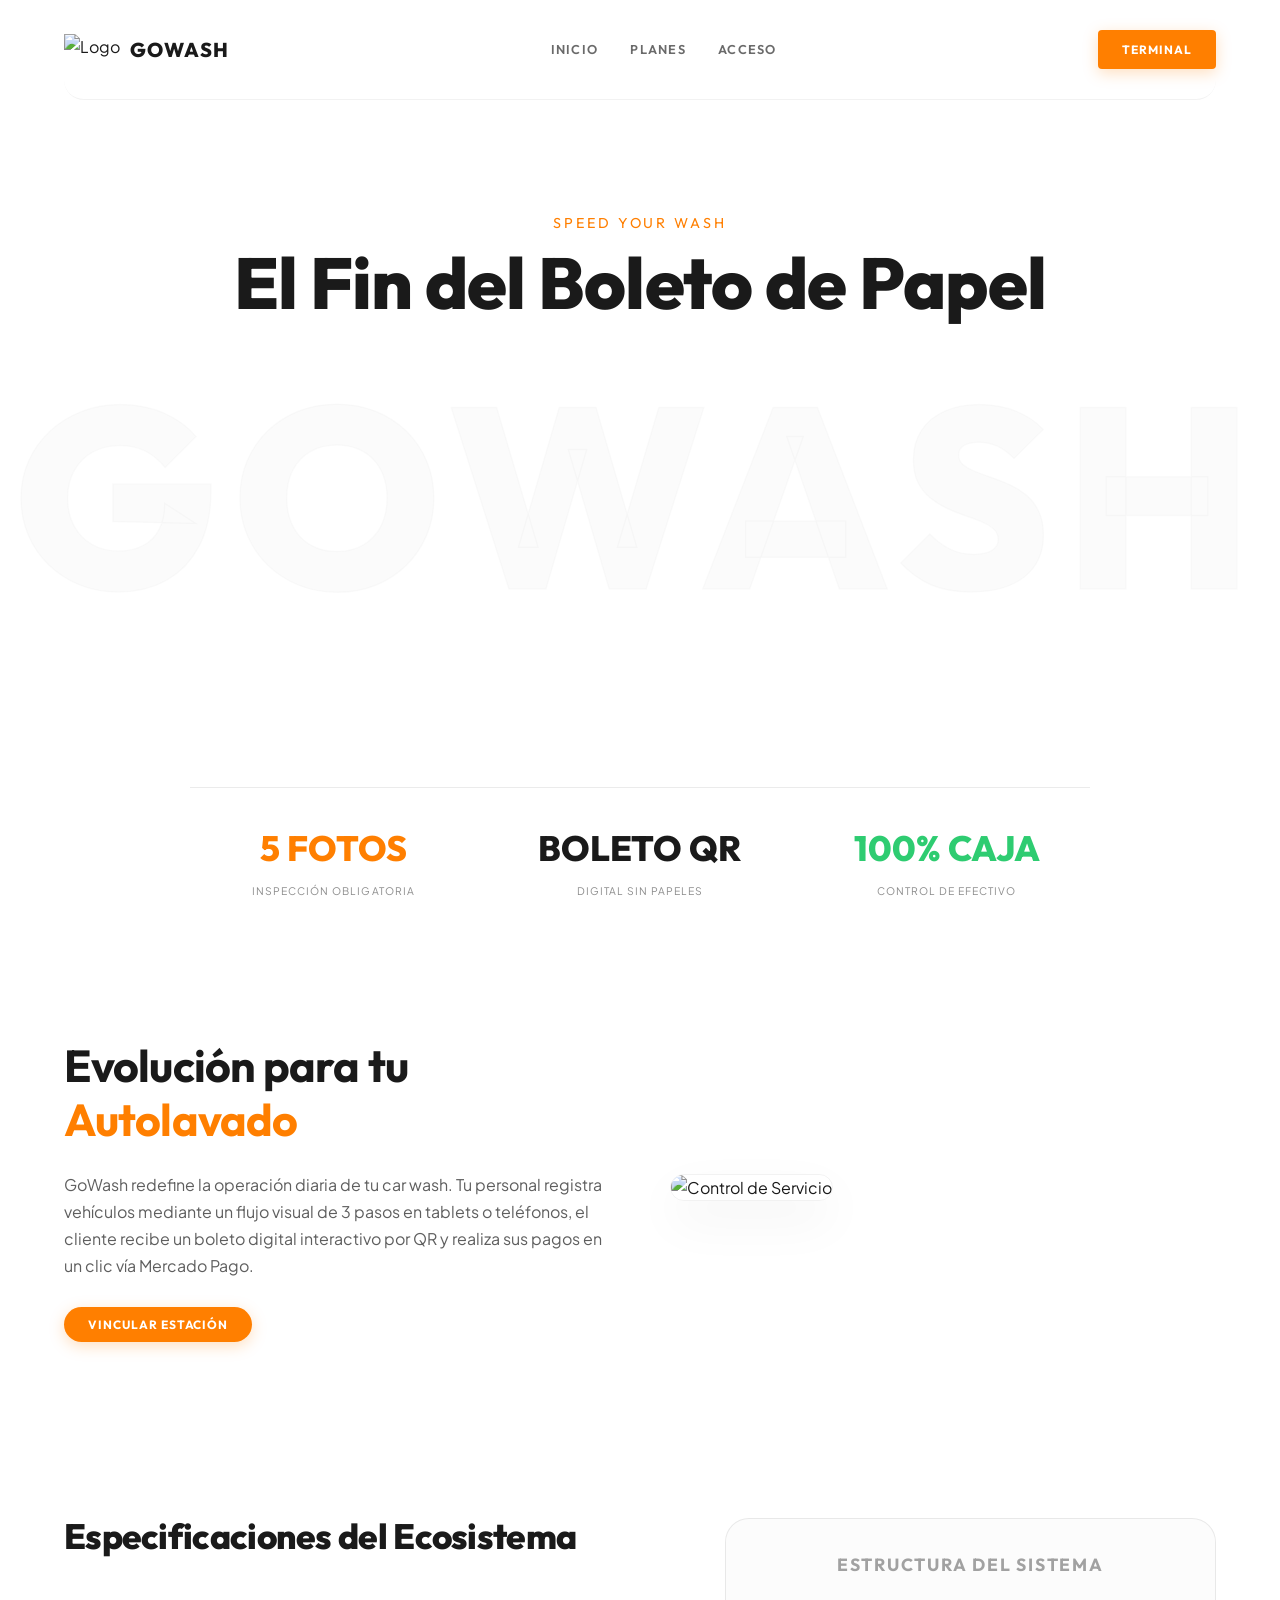
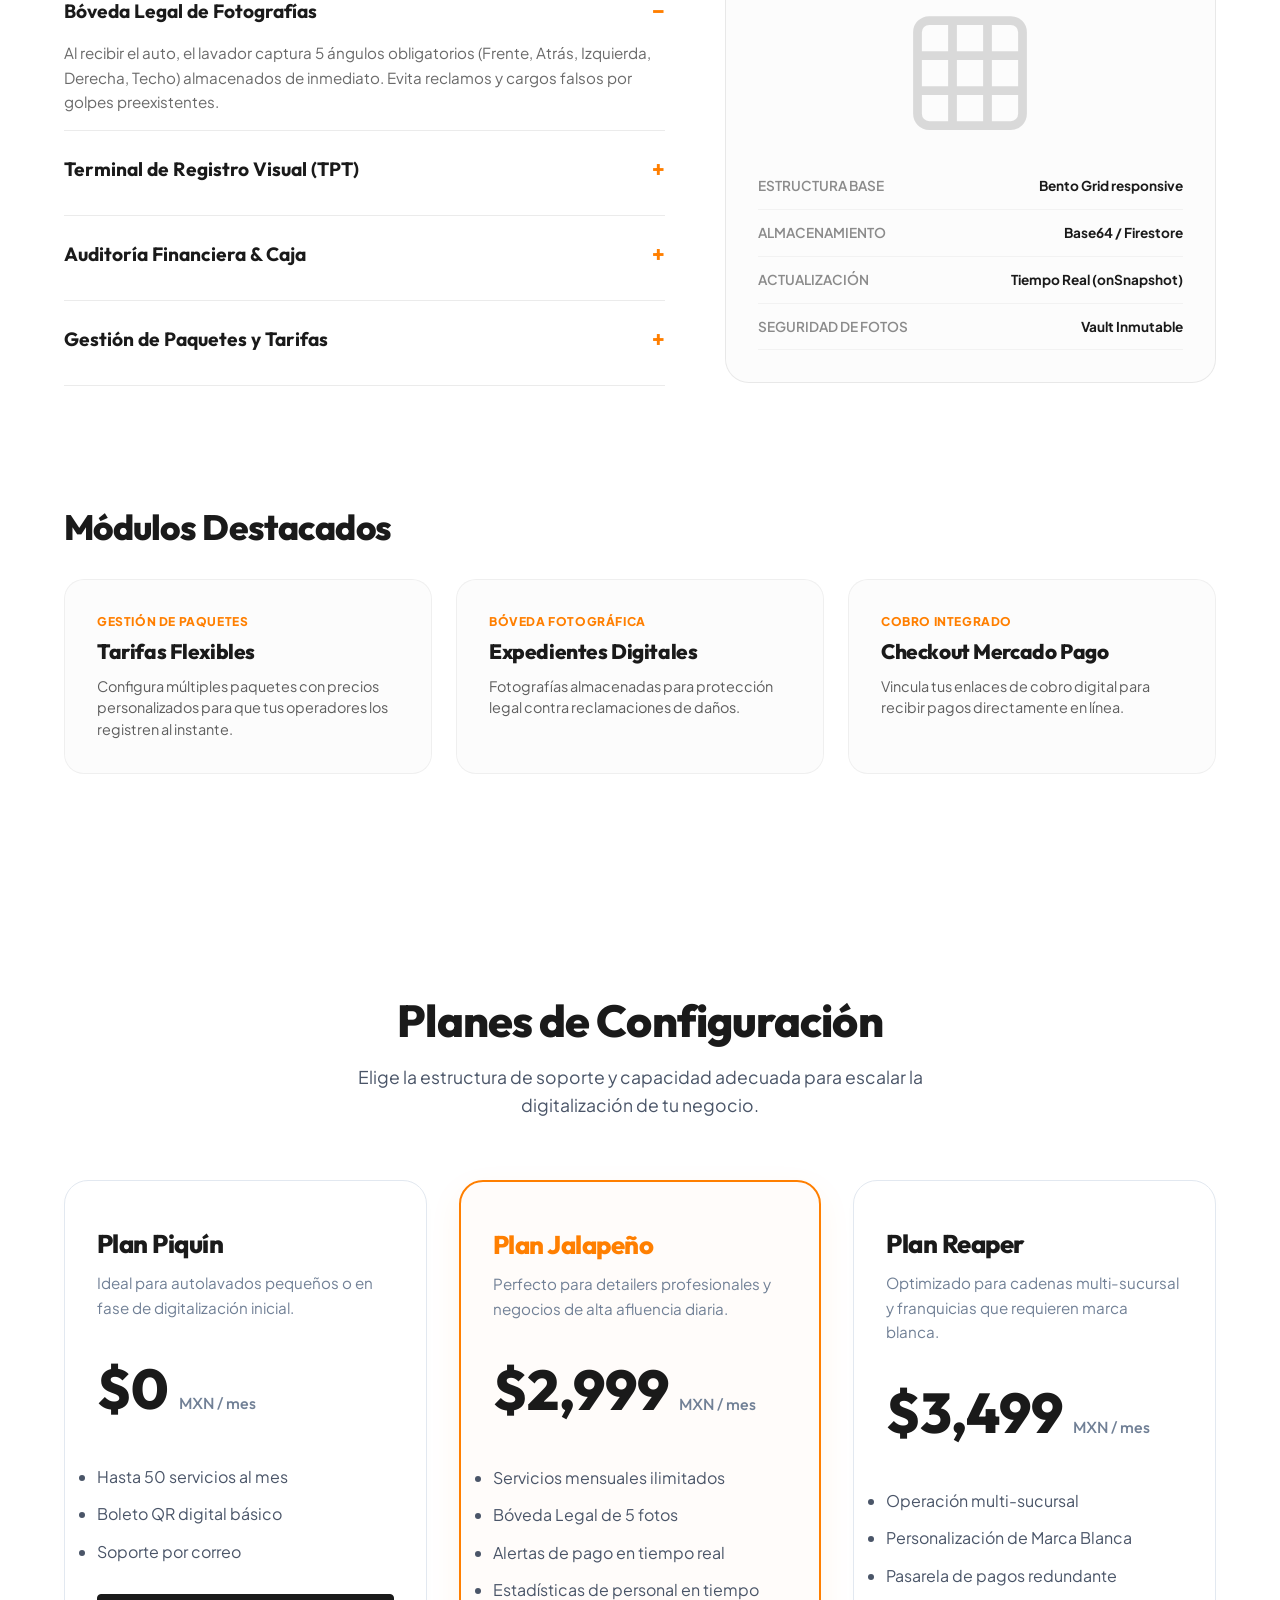
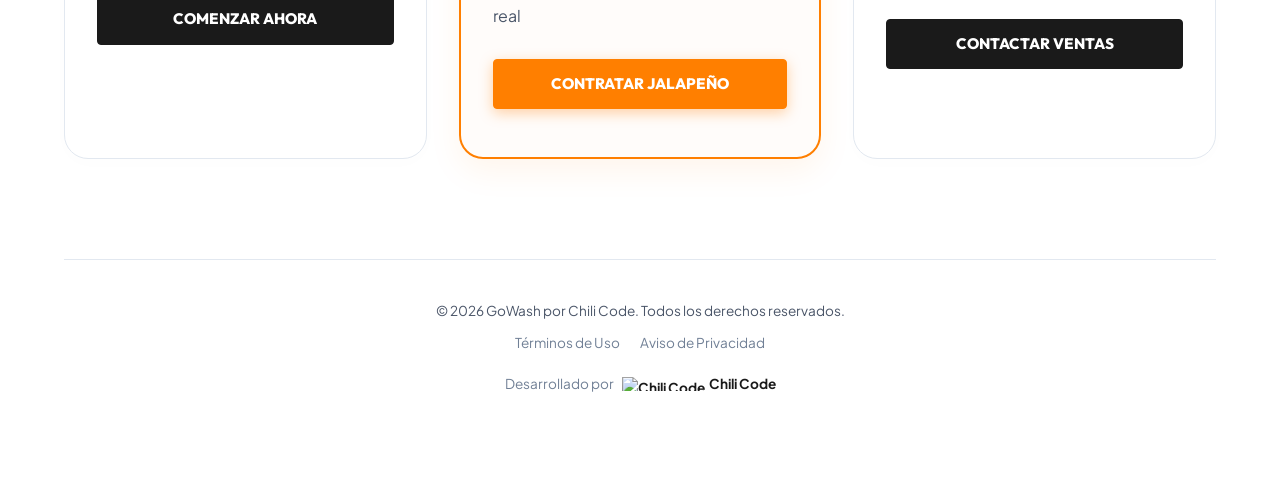
==== commit 962c95a5: "Add files via upload" ====
--- a/index.html
+++ b/index.html
@@ -601,14 +601,14 @@
                     <div class="accordion-item">
                         <button class="accordion-trigger">Auditoría Financiera & Caja</button>
                         <div class="accordion-content">
-                            El dueño visualiza en tiempo real el balance de caja: ingresos por Stripe, pagos pendientes en efectivo y confirmaciones de boletos para cuadrar las cuentas del día sin demoras.
+                            El dueño visualiza en tiempo real el balance de caja: cobros digitales por Mercado Pago, pagos pendientes en efectivo y confirmaciones de boletos para cuadrar las cuentas del día sin demoras.
                         </div>
                     </div>
 
                     <div class="accordion-item">
-                        <button class="accordion-trigger">Control de Insumos Químicos</button>
+                        <button class="accordion-trigger">Gestión de Paquetes y Tarifas</button>
                         <div class="accordion-content">
-                            Registra el inventario de champús, ceras y abrillantadores. GoWash avisa cuando los suministros bajan, previniendo cuellos de botella en la operación diaria.
+                            Configura desde el panel de administración un listado dinámico de paquetes (Básico, Pulido, Cerámico) con sus precios para que los lavadores los seleccionen al registrar el auto.
                         </div>
                     </div>
                 </div>
@@ -656,9 +656,9 @@
                         
                         <div class="highlight-slide-card">
                             <div>
-                                <span style="font-size: 0.75rem; color: #FF7F00; font-weight: 800; text-transform: uppercase; letter-spacing: 0.05em; display: block; margin-bottom: 8px;">Auditoría de Insumos</span>
-                                <h3 style="font-family: var(--font-title); font-size: 1.3rem; margin-bottom: 12px;">Control de Inventario</h3>
-                                <p style="font-size: 0.9rem; color: rgba(26, 26, 26, 0.7); line-height: 1.5;">Registra los insumos y mantén visibilidad de tus stock de químicos de limpieza.</p>
+                                <span style="font-size: 0.75rem; color: #FF7F00; font-weight: 800; text-transform: uppercase; letter-spacing: 0.05em; display: block; margin-bottom: 8px;">Gestión de Paquetes</span>
+                                <h3 style="font-family: var(--font-title); font-size: 1.3rem; margin-bottom: 12px;">Tarifas Flexibles</h3>
+                                <p style="font-size: 0.9rem; color: rgba(26, 26, 26, 0.7); line-height: 1.5;">Configura múltiples paquetes con precios personalizados para que tus operadores los registren al instante.</p>
                             </div>
                         </div>
 
@@ -674,7 +674,7 @@
                             <div>
                                 <span style="font-size: 0.75rem; color: #FF7F00; font-weight: 800; text-transform: uppercase; letter-spacing: 0.05em; display: block; margin-bottom: 8px;">Cobro Integrado</span>
                                 <h3 style="font-family: var(--font-title); font-size: 1.3rem; margin-bottom: 12px;">Checkout Mercado Pago</h3>
-                                <p style="font-size: 0.9rem; color: rgba(26, 26, 26, 0.7); line-height: 1.5;">Vicula tus enlaces de cobro digital para recibir pagos directamente en línea.</p>
+                                <p style="font-size: 0.9rem; color: rgba(26, 26, 26, 0.7); line-height: 1.5;">Vincula tus enlaces de cobro digital para recibir pagos directamente en línea.</p>
                             </div>
                         </div>
 
@@ -721,7 +721,7 @@
                             <li style="color: #4A5568; margin-bottom: 12px;">Servicios mensuales ilimitados</li>
                             <li style="color: #4A5568; margin-bottom: 12px;">Bóveda Legal de 5 fotos</li>
                             <li style="color: #4A5568; margin-bottom: 12px;">Alertas de pago en tiempo real</li>
-                            <li style="color: #4A5568; margin-bottom: 12px;">Control de insumos químicos</li>
+                            <li style="color: #4A5568; margin-bottom: 12px;">Estadísticas de personal en tiempo real</li>
                         </ul>
                     </div>
                     <a href="https://wa.me/525574123521?text=Hola%20Chili%20Code,%20me%20interesa%20contratar%20el%20Plan%20Jalape%C3%B1o%20de%20GoWash." target="_blank" class="btn btn-primary" style="width: 100%; text-align: center; border-radius: 4px; display: block;">Contratar Jalapeño</a>
